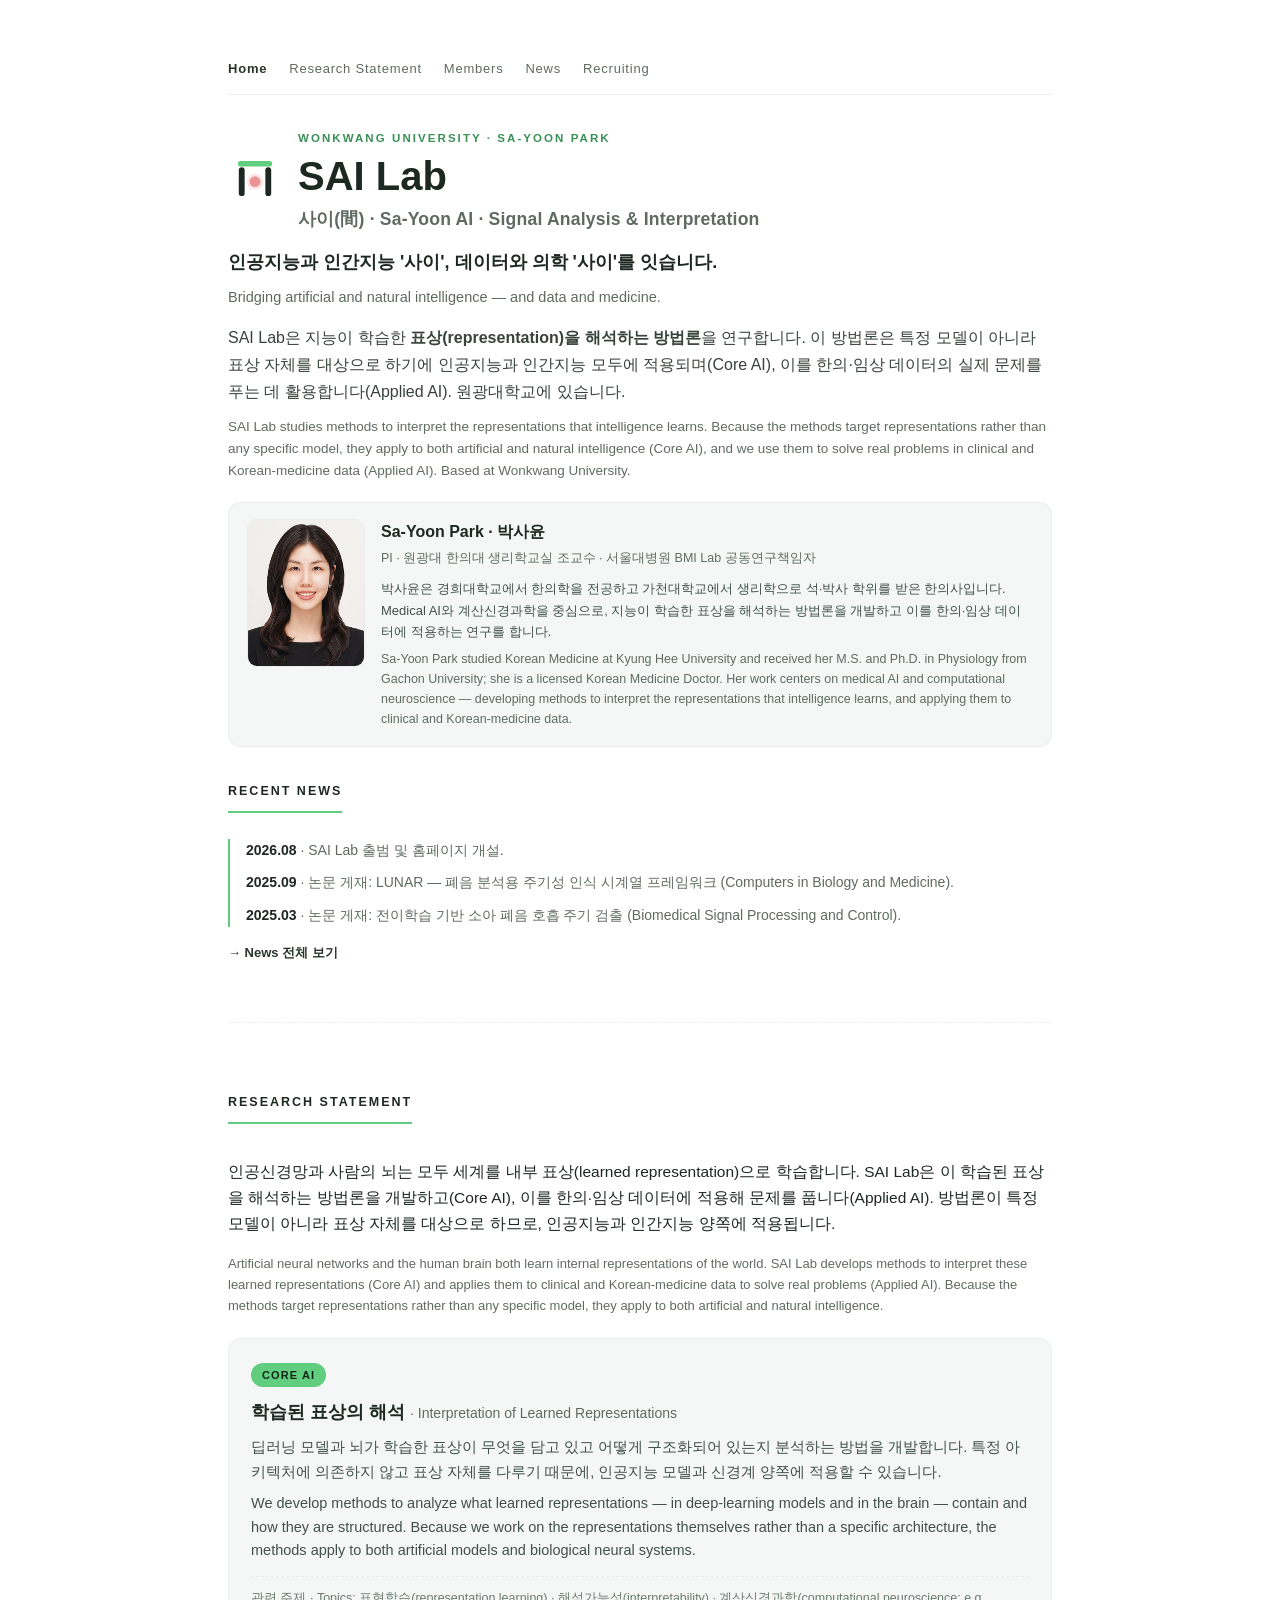
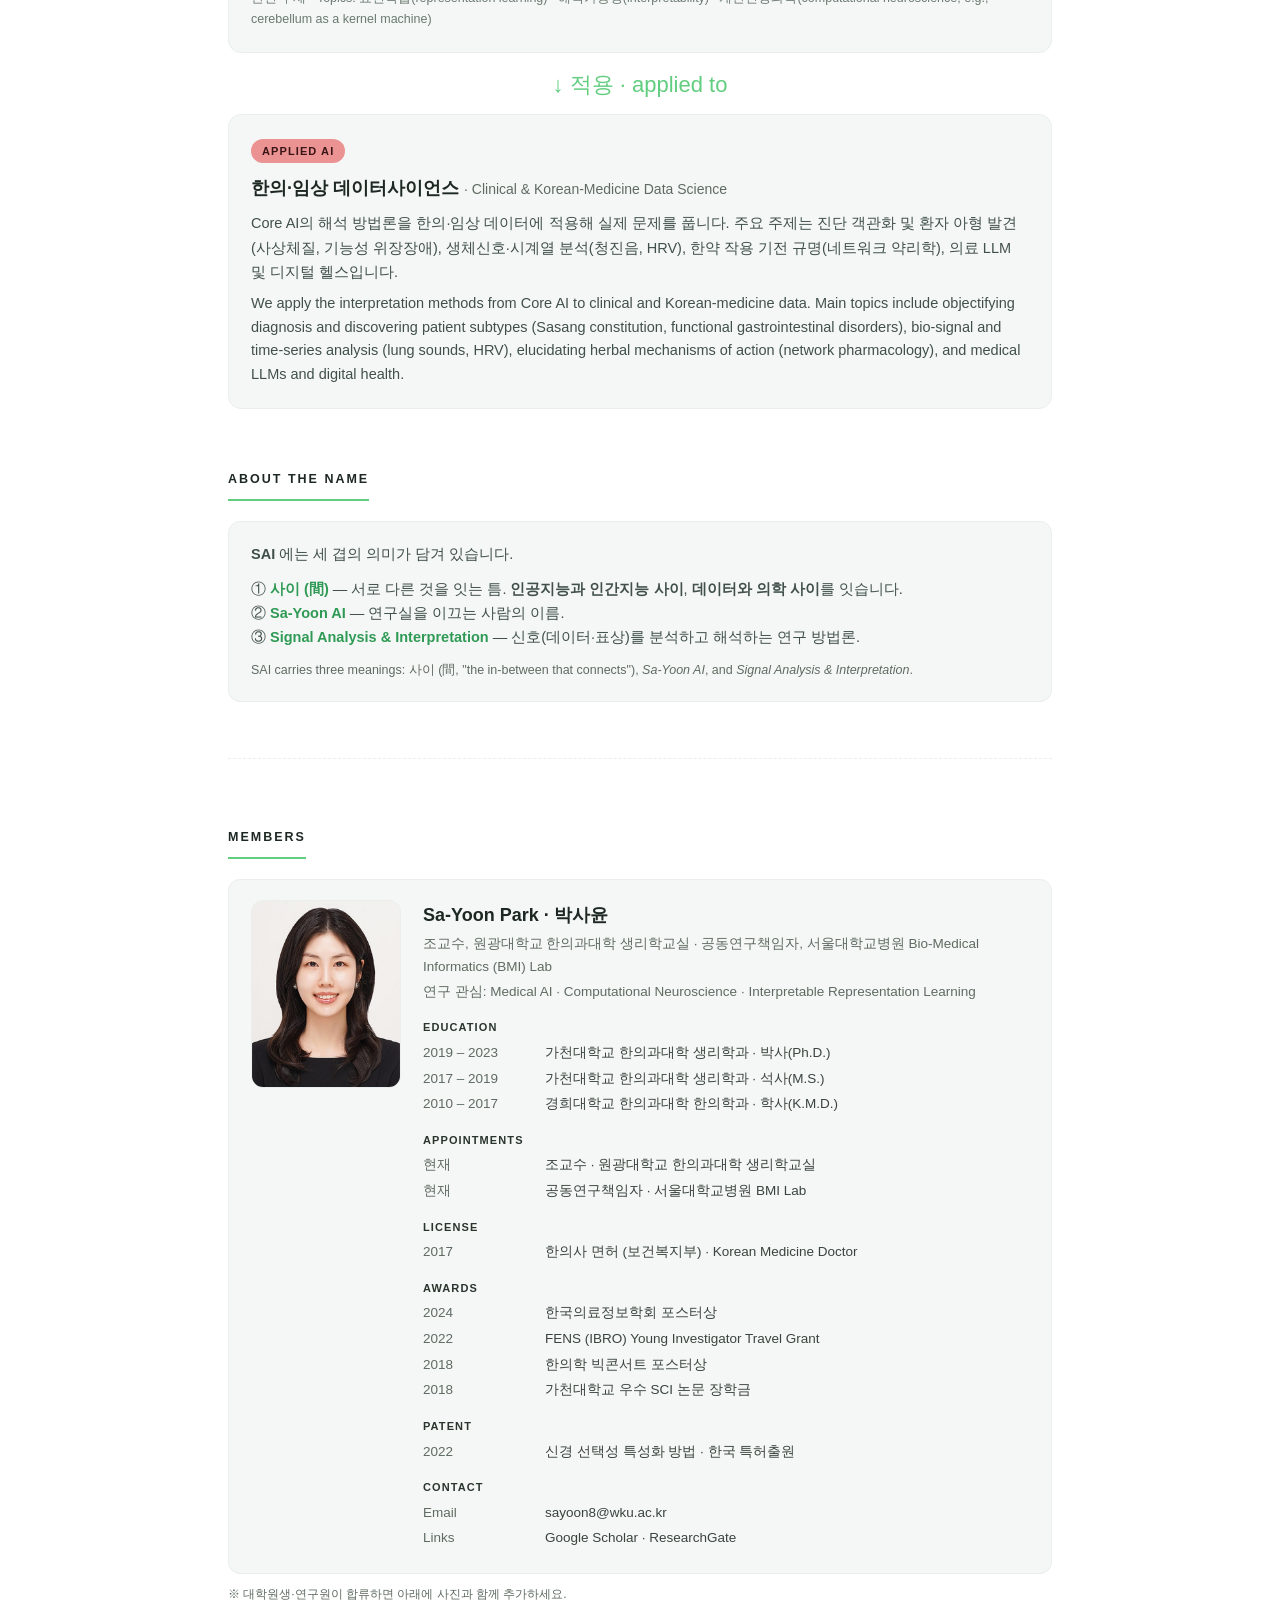
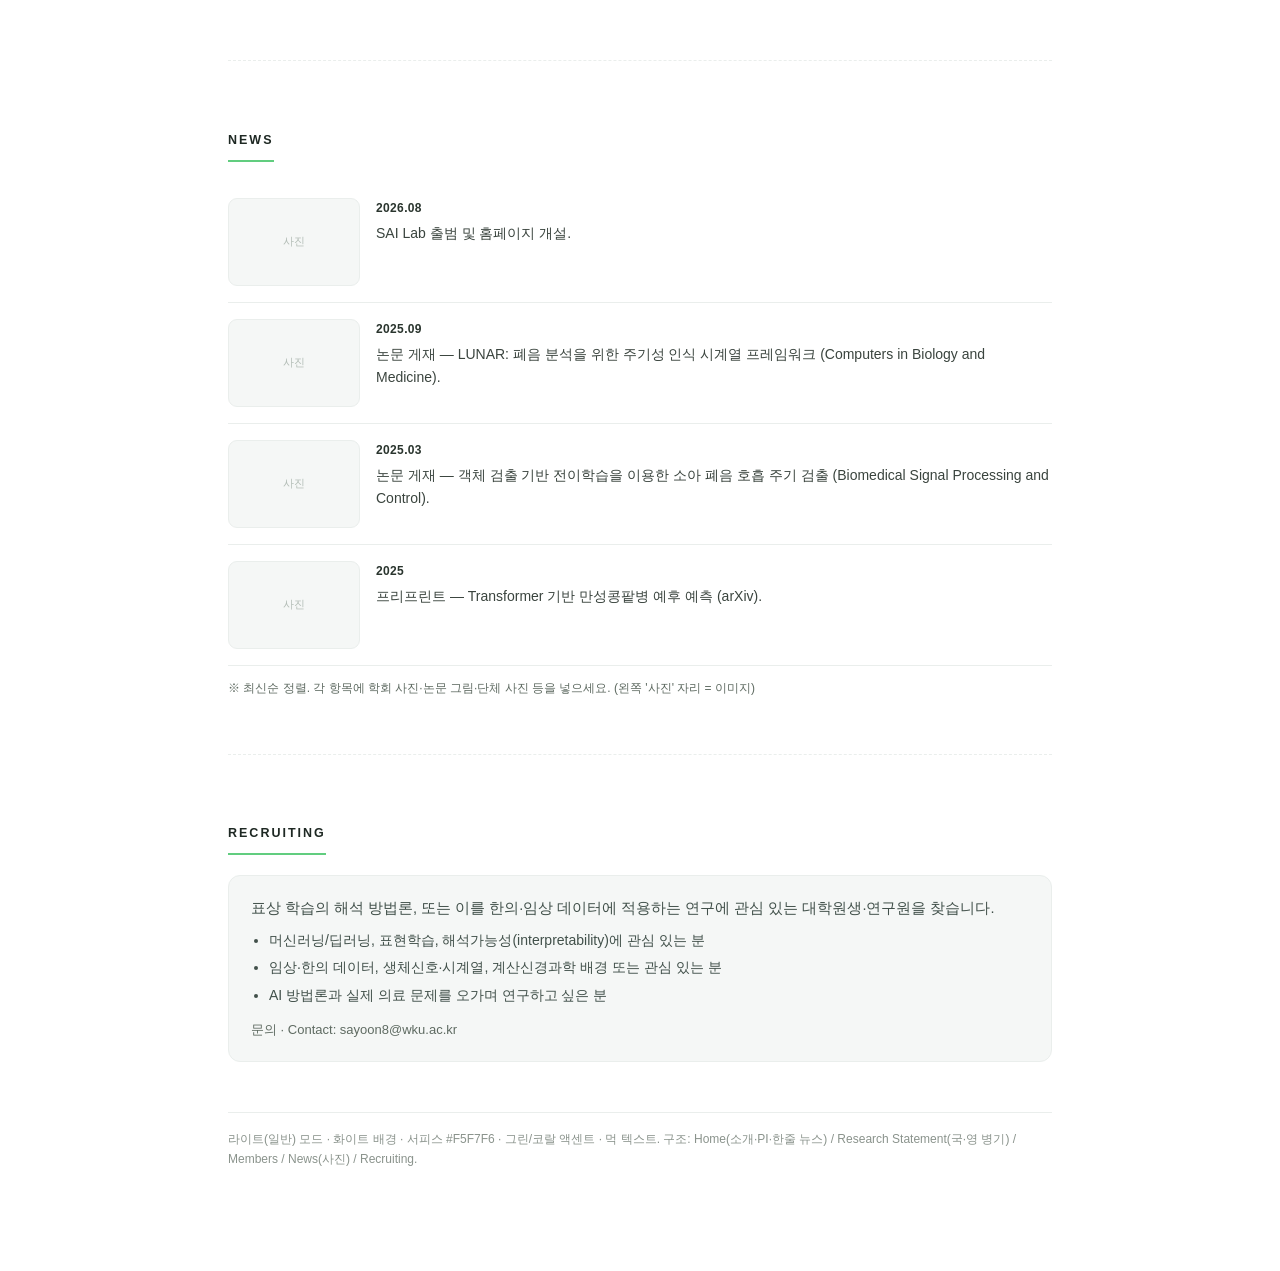
==== index.html @ a5fae6f8 "Add files via upload" ====
<!DOCTYPE html>
<html lang="ko">
<head>
<meta charset="UTF-8">
<meta name="viewport" content="width=device-width, initial-scale=1.0">
<title>SAI Lab · 홈페이지 문안 (라이트 모드)</title>
<style>
  :root{
    --bg:#FFFFFF; --surface:#F5F7F6; --ink:#1E2823; --muted:#5f6b62;
    --line:#EAEEEC; --green:#61CD7F; --coral:#EB9293; --greenD:#2A352E;
  }
  *{box-sizing:border-box}
  body{margin:0;background:var(--bg);color:var(--ink);
    font-family:-apple-system,BlinkMacSystemFont,"Segoe UI","Noto Sans KR",sans-serif;
    line-height:1.68;-webkit-font-smoothing:antialiased}
  .wrap{max-width:880px;margin:0 auto;padding:44px 28px 90px}
  html{scroll-behavior:smooth}
  .nav{position:sticky;top:0;z-index:20;display:flex;gap:22px;flex-wrap:wrap;align-items:center;
    font-size:13px;letter-spacing:.06em;background:rgba(255,255,255,.92);backdrop-filter:blur(8px);
    color:var(--muted);border-bottom:1px solid var(--line);padding:14px 0;margin-bottom:8px}
  .nav a{color:var(--muted);text-decoration:none;transition:color .15s}
  .nav a:hover{color:var(--greenD)}
  .nav a b{color:var(--greenD);font-weight:800}
  section,.head{scroll-margin-top:64px}
  [id]{scroll-margin-top:64px}
  .head{display:flex;align-items:center;gap:16px;margin-top:34px}
  .eyebrow{letter-spacing:.18em;text-transform:uppercase;font-size:11.5px;color:#3a8f57;font-weight:700;margin:0 0 8px}
  h1{font-size:clamp(27px,4.2vw,40px);line-height:1.14;margin:0;font-weight:800}
  h1 .en{display:block;font-size:.44em;color:var(--muted);font-weight:600;margin-top:9px;letter-spacing:.01em}
  .tagline{font-size:18px;color:var(--ink);margin:18px 0 0;font-weight:600}
  .tagline .en{display:block;color:var(--muted);font-size:14.5px;font-weight:400;margin-top:8px}
  h2{font-size:12.5px;letter-spacing:.16em;text-transform:uppercase;color:var(--ink);
    border-bottom:2px solid var(--green);padding-bottom:9px;margin:46px 0 20px;font-weight:800;display:inline-block}
  .pagemark{margin-top:56px;font-size:10.5px;letter-spacing:.18em;text-transform:uppercase;color:#adb6af;
    border-top:1px dashed var(--line);padding-top:12px}
  section{display:block}
  p.body{font-size:15.5px}
  p.lead{font-size:16px;color:#38423c;margin:16px 0 0}
  .piline{margin:16px 0 0;font-size:14px;color:var(--muted)}
  .piline b{color:var(--ink)}
  /* PI block + photos */
  .pihome{display:flex;gap:16px;align-items:center;margin-top:20px;
    background:var(--surface);border:1px solid var(--line);border-radius:12px;padding:16px 18px}
  .avatar{width:118px;height:148px;border-radius:10px;background:#eef1ef;border:1px solid var(--line);
    flex:none;display:flex;align-items:center;justify-content:center;color:#aab4ad;font-size:11px;overflow:hidden}
  .avatar img{width:100%;height:100%;object-fit:cover}
  .pihome{align-items:flex-start}
  .pihome .nm{font-size:16px;font-weight:800}
  .pihome .rl{font-size:12.5px;color:var(--muted);margin-top:3px}
  .pihome .pibio{font-size:13px;color:#41504a;margin:9px 0 0;line-height:1.62}
  .pihome .pibio.en{color:var(--muted);font-size:12.5px;margin-top:7px}
  .profile{display:flex;gap:22px;align-items:flex-start}
  .photo{width:150px;height:188px;border-radius:12px;background:#eef1ef;border:1px solid var(--line);
    flex:none;display:flex;align-items:center;justify-content:center;color:#aab4ad;font-size:12px;overflow:hidden}
  .photo img{width:100%;height:100%;object-fit:cover}
  .cv{flex:1;min-width:0}
  .cv .nm{font-size:18px;font-weight:800}
  .cv .aff{font-size:13.5px;color:var(--muted);margin-top:3px}
  .cv h4{margin:15px 0 5px;font-size:11px;letter-spacing:.1em;text-transform:uppercase;color:var(--greenD);font-weight:800}
  .cv .row{font-size:13.5px;color:#3a443e;margin:3px 0;display:flex;gap:10px}
  .cv .row .yr{color:var(--muted);font-variant-numeric:tabular-nums;flex:none;min-width:112px}
  @media(max-width:560px){.profile{flex-direction:column}.photo{width:130px;height:164px}.cv .row{flex-direction:column;gap:0}.cv .row .yr{min-width:0}}
  .enp{color:var(--muted);font-size:13px;line-height:1.62;margin:10px 0 0}
  .tier{background:var(--surface);border:1px solid var(--line);border-radius:13px;padding:22px;margin-bottom:14px}
  .tier .tag{display:inline-block;font-size:11px;font-weight:800;letter-spacing:.1em;text-transform:uppercase;
    color:#12271a;border-radius:999px;padding:3px 11px;margin-bottom:10px}
  .tier.core .tag{background:var(--green)}
  .tier.applied .tag{background:var(--coral);color:#3a1516}
  .tier h3{margin:0 0 6px;font-size:18px}
  .tier h3 .en{color:var(--muted);font-size:14px;font-weight:500}
  .tier p{margin:8px 0 0;color:#41504a;font-size:14.5px}
  .tier .apps{margin:13px 0 0;font-size:12.5px;color:#6a7a71;border-top:1px dashed var(--line);padding-top:11px}
  .arrow{text-align:center;color:var(--green);font-size:22px;margin:0 0 10px}
  .card{background:var(--surface);border:1px solid var(--line);border-radius:12px;padding:20px 22px}
  .card p{margin:0;color:#41504a;font-size:14.5px}
  .card .en{color:var(--muted);font-size:12.5px;margin-top:10px}
  ul.clean{margin:8px 0 0;padding-left:18px;color:#41504a;font-size:14px}
  ul.clean li{margin:4px 0}
  /* home mini-news */
  .mininews{border-left:2px solid var(--green);padding-left:16px;margin-top:6px}
  .mininews .item{margin:0 0 9px;font-size:14px;color:var(--muted)}
  .mininews .item b{color:var(--ink);font-weight:700}
  .morelink{display:inline-block;margin-top:6px;font-size:13px;color:var(--greenD);font-weight:700;text-decoration:none}
  /* news page with photos */
  .nrow{display:flex;gap:16px;align-items:flex-start;padding:16px 0;border-bottom:1px solid var(--line)}
  .nthumb{width:132px;height:88px;border-radius:9px;background:var(--surface);border:1px solid var(--line);
    flex:none;display:flex;align-items:center;justify-content:center;color:#b3bdb6;font-size:11px;overflow:hidden}
  .nthumb img{width:100%;height:100%;object-fit:cover}
  .nbody .date{font-size:12px;font-weight:700;color:var(--greenD);letter-spacing:.03em}
  .nbody p{margin:4px 0 0;font-size:14px;color:#3a443e}
  @media(max-width:560px){.nrow{flex-direction:column}.nthumb{width:100%;height:150px}}
  .foot{margin-top:50px;color:#8a938c;font-size:12px;border-top:1px solid var(--line);padding-top:16px}
</style>
</head>
<body>
<div class="wrap">

  <div class="nav"><a href="#home"><b>Home</b></a><a href="#research">Research Statement</a><a href="#members">Members</a><a href="#news">News</a><a href="#recruiting">Recruiting</a></div>

  <!-- ==================================================== -->
  <!-- PAGE: HOME                                            -->
  <!-- ==================================================== -->
  <div class="head" id="home">
    <svg width="54" height="54" viewBox="0 0 120 120" style="flex:none">
      <rect x="22" y="20" width="76" height="12" rx="6" fill="#61CD7F"/>
      <rect x="24" y="34" width="13" height="64" rx="6.5" fill="#1E2823"/>
      <rect x="83" y="34" width="13" height="64" rx="6.5" fill="#1E2823"/>
      <circle cx="60" cy="66" r="18" fill="#EB9293" fill-opacity="0.22"/>
      <circle cx="60" cy="66" r="12" fill="#EB9293"/>
    </svg>
    <div>
      <p class="eyebrow" style="margin-bottom:6px">Wonkwang University · Sa-Yoon Park</p>
      <h1>SAI Lab
        <span class="en">사이(間) · Sa-Yoon AI · Signal Analysis &amp; Interpretation</span>
      </h1>
    </div>
  </div>

  <p class="tagline">인공지능과 인간지능 '사이', 데이터와 의학 '사이'를 잇습니다.
    <span class="en">Bridging artificial and natural intelligence — and data and medicine.</span>
  </p>

  <!-- 연구실 소개 -->
  <p class="lead">
    SAI Lab은 지능이 학습한 <strong>표상(representation)을 해석하는 방법론</strong>을 연구합니다.
    이 방법론은 특정 모델이 아니라 표상 자체를 대상으로 하기에 인공지능과 인간지능 모두에 적용되며(Core AI),
    이를 한의·임상 데이터의 실제 문제를 푸는 데 활용합니다(Applied AI). 원광대학교에 있습니다.
  </p>
  <p class="enp" style="font-size:13.5px">
    SAI Lab studies methods to interpret the representations that intelligence learns. Because the methods target
    representations rather than any specific model, they apply to both artificial and natural intelligence (Core AI),
    and we use them to solve real problems in clinical and Korean-medicine data (Applied AI). Based at Wonkwang University.
  </p>

  <!-- PI -->
  <div class="pihome">
    <div class="avatar"><img src="[data-uri]" alt="Sa-Yoon Park"></div>
    <div>
      <div class="nm">Sa-Yoon Park · 박사윤</div>
      <div class="rl">PI · 원광대 한의대 생리학교실 조교수 · 서울대병원 BMI Lab 공동연구책임자</div>
      <p class="pibio">박사윤은 경희대학교에서 한의학을 전공하고 가천대학교에서 생리학으로 석·박사 학위를 받은 한의사입니다. Medical AI와 계산신경과학을 중심으로, 지능이 학습한 표상을 해석하는 방법론을 개발하고 이를 한의·임상 데이터에 적용하는 연구를 합니다.</p>
      <p class="pibio en">Sa-Yoon Park studied Korean Medicine at Kyung Hee University and received her M.S. and Ph.D. in Physiology from Gachon University; she is a licensed Korean Medicine Doctor. Her work centers on medical AI and computational neuroscience — developing methods to interpret the representations that intelligence learns, and applying them to clinical and Korean-medicine data.</p>
    </div>
  </div>

  <!-- 한줄 뉴스 -->
  <h2 style="margin-top:34px">Recent News</h2>
  <div class="mininews">
    <p class="item"><b>2026.08</b> · SAI Lab 출범 및 홈페이지 개설.</p>
    <p class="item"><b>2025.09</b> · 논문 게재: LUNAR — 폐음 분석용 주기성 인식 시계열 프레임워크 (Computers in Biology and Medicine).</p>
    <p class="item"><b>2025.03</b> · 논문 게재: 전이학습 기반 소아 폐음 호흡 주기 검출 (Biomedical Signal Processing and Control).</p>
  </div>
  <a class="morelink" href="#news">→ News 전체 보기</a>

  <!-- ==================================================== -->
  <!-- PAGE: RESEARCH STATEMENT                              -->
  <!-- ==================================================== -->
  <p class="pagemark" id="research"></p>
  <section>
    <h2>Research Statement</h2>

    <p class="body">
      인공신경망과 사람의 뇌는 모두 세계를 내부 표상(learned representation)으로 학습합니다.
      SAI Lab은 이 학습된 표상을 해석하는 방법론을 개발하고(Core AI), 이를 한의·임상 데이터에 적용해 문제를 풉니다(Applied AI).
      방법론이 특정 모델이 아니라 표상 자체를 대상으로 하므로, 인공지능과 인간지능 양쪽에 적용됩니다.
    </p>
    <p class="enp">
      Artificial neural networks and the human brain both learn internal representations of the world. SAI Lab develops
      methods to interpret these learned representations (Core AI) and applies them to clinical and Korean-medicine data
      to solve real problems (Applied AI). Because the methods target representations rather than any specific model,
      they apply to both artificial and natural intelligence.
    </p>

    <div class="tier core" style="margin-top:22px">
      <span class="tag">Core AI</span>
      <h3>학습된 표상의 해석 <span class="en">· Interpretation of Learned Representations</span></h3>
      <p>딥러닝 모델과 뇌가 학습한 표상이 무엇을 담고 있고 어떻게 구조화되어 있는지 분석하는 방법을 개발합니다. 특정 아키텍처에 의존하지 않고 표상 자체를 다루기 때문에, 인공지능 모델과 신경계 양쪽에 적용할 수 있습니다.</p>
      <p class="enp">We develop methods to analyze what learned representations — in deep-learning models and in the brain — contain and how they are structured. Because we work on the representations themselves rather than a specific architecture, the methods apply to both artificial models and biological neural systems.</p>
      <p class="apps">관련 주제 · Topics: 표현학습(representation learning) · 해석가능성(interpretability) · 계산신경과학(computational neuroscience; e.g., cerebellum as a kernel machine)</p>
    </div>

    <div class="arrow">↓ 적용 · applied to</div>

    <div class="tier applied">
      <span class="tag">Applied AI</span>
      <h3>한의·임상 데이터사이언스 <span class="en">· Clinical &amp; Korean-Medicine Data Science</span></h3>
      <p>Core AI의 해석 방법론을 한의·임상 데이터에 적용해 실제 문제를 풉니다. 주요 주제는 진단 객관화 및 환자 아형 발견(사상체질, 기능성 위장장애), 생체신호·시계열 분석(청진음, HRV), 한약 작용 기전 규명(네트워크 약리학), 의료 LLM 및 디지털 헬스입니다.</p>
      <p class="enp">We apply the interpretation methods from Core AI to clinical and Korean-medicine data. Main topics include objectifying diagnosis and discovering patient subtypes (Sasang constitution, functional gastrointestinal disorders), bio-signal and time-series analysis (lung sounds, HRV), elucidating herbal mechanisms of action (network pharmacology), and medical LLMs and digital health.</p>
    </div>
  </section>

  <!-- ============ About the Name ============ -->
  <section>
    <h2>About the Name</h2>
    <div class="card">
      <p><strong>SAI</strong> 에는 세 겹의 의미가 담겨 있습니다.</p>
      <p style="margin-top:10px;color:#41504a">
        ① <strong style="color:#2f9a55">사이 (間)</strong> — 서로 다른 것을 잇는 틈. <strong>인공지능과 인간지능 사이</strong>, <strong>데이터와 의학 사이</strong>를 잇습니다.<br>
        ② <strong style="color:#2f9a55">Sa-Yoon AI</strong> — 연구실을 이끄는 사람의 이름.<br>
        ③ <strong style="color:#2f9a55">Signal Analysis &amp; Interpretation</strong> — 신호(데이터·표상)를 분석하고 해석하는 연구 방법론.
      </p>
      <p class="en">SAI carries three meanings: 사이 (間, "the in-between that connects"), <em>Sa-Yoon AI</em>, and <em>Signal Analysis &amp; Interpretation</em>.</p>
    </div>
  </section>

  <!-- ==================================================== -->
  <!-- PAGE: MEMBERS                                         -->
  <!-- ==================================================== -->
  <p class="pagemark" id="members"></p>
  <section>
    <h2>Members</h2>
    <div class="card">
      <div class="profile">
        <div class="photo"><img src="[data-uri]" alt="Sa-Yoon Park"></div>
        <div class="cv">
          <div class="nm">Sa-Yoon Park · 박사윤</div>
          <div class="aff">조교수, 원광대학교 한의과대학 생리학교실 · 공동연구책임자, 서울대학교병원 Bio-Medical Informatics (BMI) Lab</div>
          <div class="aff" style="margin-top:2px">연구 관심: Medical AI · Computational Neuroscience · Interpretable Representation Learning</div>

          <h4>Education</h4>
          <div class="row"><span class="yr">2019 – 2023</span><span>가천대학교 한의과대학 생리학과 · 박사(Ph.D.)</span></div>
          <div class="row"><span class="yr">2017 – 2019</span><span>가천대학교 한의과대학 생리학과 · 석사(M.S.)</span></div>
          <div class="row"><span class="yr">2010 – 2017</span><span>경희대학교 한의과대학 한의학과 · 학사(K.M.D.)</span></div>

          <h4>Appointments</h4>
          <div class="row"><span class="yr">현재</span><span>조교수 · 원광대학교 한의과대학 생리학교실</span></div>
          <div class="row"><span class="yr">현재</span><span>공동연구책임자 · 서울대학교병원 BMI Lab</span></div>

          <h4>License</h4>
          <div class="row"><span class="yr">2017</span><span>한의사 면허 (보건복지부) · Korean Medicine Doctor</span></div>

          <h4>Awards</h4>
          <div class="row"><span class="yr">2024</span><span>한국의료정보학회 포스터상</span></div>
          <div class="row"><span class="yr">2022</span><span>FENS (IBRO) Young Investigator Travel Grant</span></div>
          <div class="row"><span class="yr">2018</span><span>한의학 빅콘서트 포스터상</span></div>
          <div class="row"><span class="yr">2018</span><span>가천대학교 우수 SCI 논문 장학금</span></div>

          <h4>Patent</h4>
          <div class="row"><span class="yr">2022</span><span>신경 선택성 특성화 방법 · 한국 특허출원</span></div>

          <h4>Contact</h4>
          <div class="row"><span class="yr">Email</span><span>sayoon8@wku.ac.kr</span></div>
          <div class="row"><span class="yr">Links</span><span>Google Scholar · ResearchGate</span></div>
        </div>
      </div>
    </div>
    <p style="font-size:12px;color:var(--muted);margin-top:10px">※ 대학원생·연구원이 합류하면 아래에 사진과 함께 추가하세요.</p>
  </section>

  <!-- ==================================================== -->
  <!-- PAGE: NEWS (사진 포함)                                 -->
  <!-- ==================================================== -->
  <p class="pagemark" id="news"></p>
  <section>
    <h2>News</h2>

    <div class="nrow">
      <div class="nthumb">사진</div>
      <div class="nbody">
        <div class="date">2026.08</div>
        <p>SAI Lab 출범 및 홈페이지 개설.</p>
      </div>
    </div>

    <div class="nrow">
      <div class="nthumb">사진</div>
      <div class="nbody">
        <div class="date">2025.09</div>
        <p>논문 게재 — LUNAR: 폐음 분석을 위한 주기성 인식 시계열 프레임워크 (Computers in Biology and Medicine).</p>
      </div>
    </div>

    <div class="nrow">
      <div class="nthumb">사진</div>
      <div class="nbody">
        <div class="date">2025.03</div>
        <p>논문 게재 — 객체 검출 기반 전이학습을 이용한 소아 폐음 호흡 주기 검출 (Biomedical Signal Processing and Control).</p>
      </div>
    </div>

    <div class="nrow">
      <div class="nthumb">사진</div>
      <div class="nbody">
        <div class="date">2025</div>
        <p>프리프린트 — Transformer 기반 만성콩팥병 예후 예측 (arXiv).</p>
      </div>
    </div>

    <p style="font-size:12px;color:var(--muted);margin-top:12px">※ 최신순 정렬. 각 항목에 학회 사진·논문 그림·단체 사진 등을 넣으세요. (왼쪽 '사진' 자리 = 이미지)</p>
  </section>

  <!-- ==================================================== -->
  <!-- PAGE: RECRUITING                                      -->
  <!-- ==================================================== -->
  <p class="pagemark" id="recruiting"></p>
  <section>
    <h2>Recruiting</h2>
    <div class="card">
      <p>표상 학습의 해석 방법론, 또는 이를 한의·임상 데이터에 적용하는 연구에 관심 있는 대학원생·연구원을 찾습니다.</p>
      <ul class="clean">
        <li>머신러닝/딥러닝, 표현학습, 해석가능성(interpretability)에 관심 있는 분</li>
        <li>임상·한의 데이터, 생체신호·시계열, 계산신경과학 배경 또는 관심 있는 분</li>
        <li>AI 방법론과 실제 의료 문제를 오가며 연구하고 싶은 분</li>
      </ul>
      <p style="margin-top:12px;font-size:13px;color:var(--muted)">문의 · Contact: sayoon8@wku.ac.kr</p>
    </div>
  </section>

  <p class="foot">
    라이트(일반) 모드 · 화이트 배경 · 서피스 #F5F7F6 · 그린/코랄 액센트 · 먹 텍스트.
    구조: Home(소개·PI·한줄 뉴스) / Research Statement(국·영 병기) / Members / News(사진) / Recruiting.
  </p>

</div>
</body>
</html>
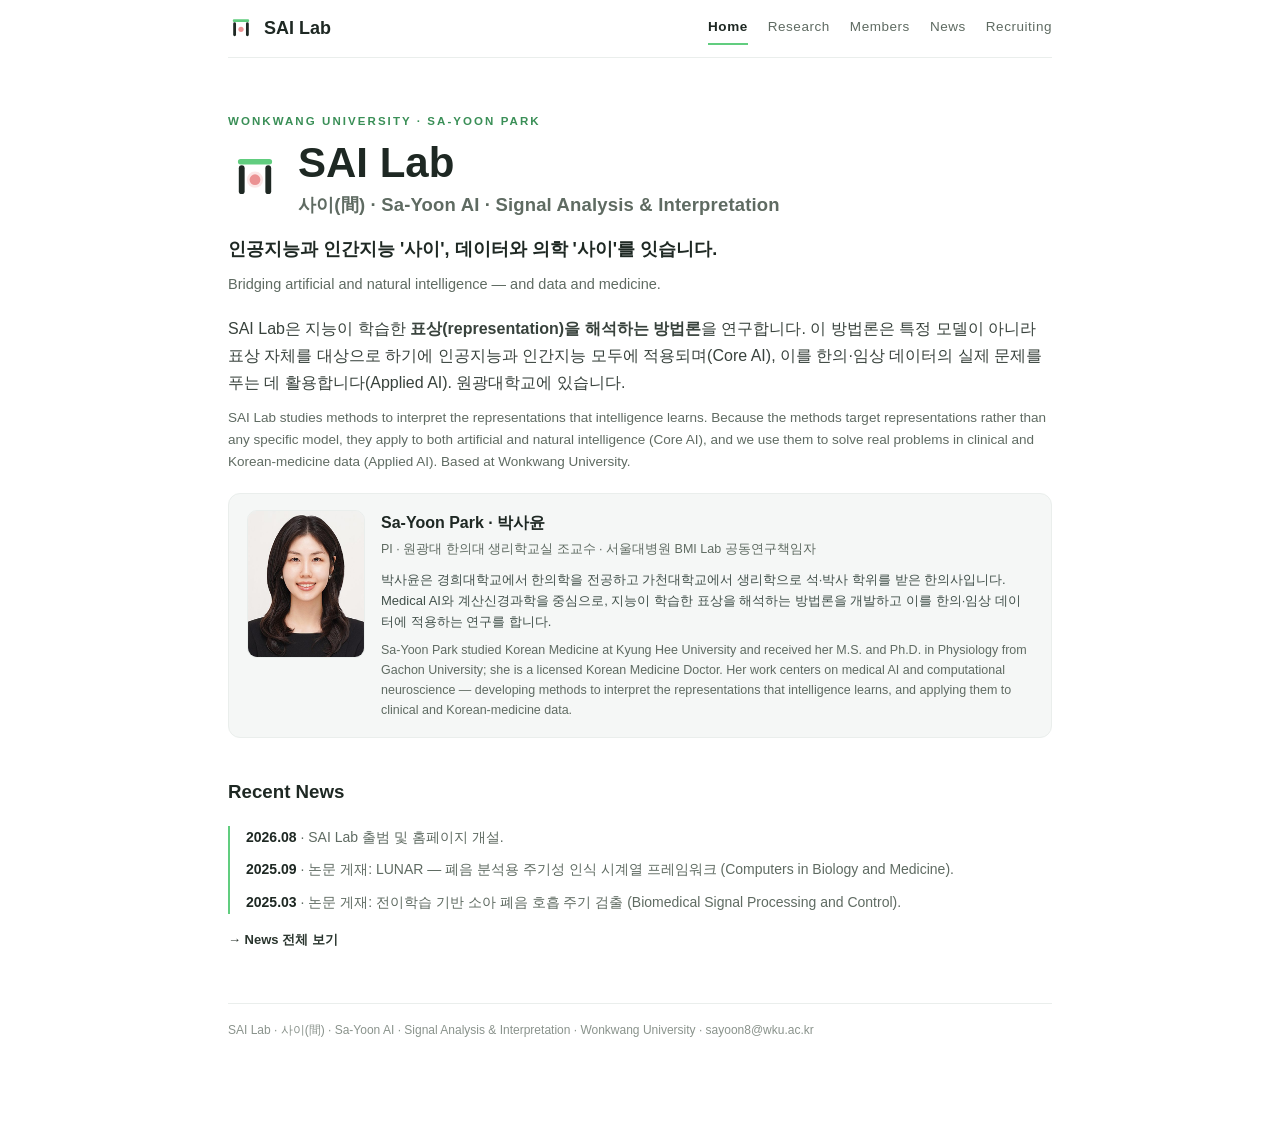
==== commit 8c2d18b8: "Add files via upload" ====
--- a/index.html
+++ b/index.html
@@ -3,124 +3,38 @@
 <head>
 <meta charset="UTF-8">
 <meta name="viewport" content="width=device-width, initial-scale=1.0">
-<title>SAI Lab · 홈페이지 문안 (라이트 모드)</title>
-<style>
-  :root{
-    --bg:#FFFFFF; --surface:#F5F7F6; --ink:#1E2823; --muted:#5f6b62;
-    --line:#EAEEEC; --green:#61CD7F; --coral:#EB9293; --greenD:#2A352E;
-  }
-  *{box-sizing:border-box}
-  body{margin:0;background:var(--bg);color:var(--ink);
-    font-family:-apple-system,BlinkMacSystemFont,"Segoe UI","Noto Sans KR",sans-serif;
-    line-height:1.68;-webkit-font-smoothing:antialiased}
-  .wrap{max-width:880px;margin:0 auto;padding:44px 28px 90px}
-  html{scroll-behavior:smooth}
-  .nav{position:sticky;top:0;z-index:20;display:flex;gap:22px;flex-wrap:wrap;align-items:center;
-    font-size:13px;letter-spacing:.06em;background:rgba(255,255,255,.92);backdrop-filter:blur(8px);
-    color:var(--muted);border-bottom:1px solid var(--line);padding:14px 0;margin-bottom:8px}
-  .nav a{color:var(--muted);text-decoration:none;transition:color .15s}
-  .nav a:hover{color:var(--greenD)}
-  .nav a b{color:var(--greenD);font-weight:800}
-  section,.head{scroll-margin-top:64px}
-  [id]{scroll-margin-top:64px}
-  .head{display:flex;align-items:center;gap:16px;margin-top:34px}
-  .eyebrow{letter-spacing:.18em;text-transform:uppercase;font-size:11.5px;color:#3a8f57;font-weight:700;margin:0 0 8px}
-  h1{font-size:clamp(27px,4.2vw,40px);line-height:1.14;margin:0;font-weight:800}
-  h1 .en{display:block;font-size:.44em;color:var(--muted);font-weight:600;margin-top:9px;letter-spacing:.01em}
-  .tagline{font-size:18px;color:var(--ink);margin:18px 0 0;font-weight:600}
-  .tagline .en{display:block;color:var(--muted);font-size:14.5px;font-weight:400;margin-top:8px}
-  h2{font-size:12.5px;letter-spacing:.16em;text-transform:uppercase;color:var(--ink);
-    border-bottom:2px solid var(--green);padding-bottom:9px;margin:46px 0 20px;font-weight:800;display:inline-block}
-  .pagemark{margin-top:56px;font-size:10.5px;letter-spacing:.18em;text-transform:uppercase;color:#adb6af;
-    border-top:1px dashed var(--line);padding-top:12px}
-  section{display:block}
-  p.body{font-size:15.5px}
-  p.lead{font-size:16px;color:#38423c;margin:16px 0 0}
-  .piline{margin:16px 0 0;font-size:14px;color:var(--muted)}
-  .piline b{color:var(--ink)}
-  /* PI block + photos */
-  .pihome{display:flex;gap:16px;align-items:center;margin-top:20px;
-    background:var(--surface);border:1px solid var(--line);border-radius:12px;padding:16px 18px}
-  .avatar{width:118px;height:148px;border-radius:10px;background:#eef1ef;border:1px solid var(--line);
-    flex:none;display:flex;align-items:center;justify-content:center;color:#aab4ad;font-size:11px;overflow:hidden}
-  .avatar img{width:100%;height:100%;object-fit:cover}
-  .pihome{align-items:flex-start}
-  .pihome .nm{font-size:16px;font-weight:800}
-  .pihome .rl{font-size:12.5px;color:var(--muted);margin-top:3px}
-  .pihome .pibio{font-size:13px;color:#41504a;margin:9px 0 0;line-height:1.62}
-  .pihome .pibio.en{color:var(--muted);font-size:12.5px;margin-top:7px}
-  .profile{display:flex;gap:22px;align-items:flex-start}
-  .photo{width:150px;height:188px;border-radius:12px;background:#eef1ef;border:1px solid var(--line);
-    flex:none;display:flex;align-items:center;justify-content:center;color:#aab4ad;font-size:12px;overflow:hidden}
-  .photo img{width:100%;height:100%;object-fit:cover}
-  .cv{flex:1;min-width:0}
-  .cv .nm{font-size:18px;font-weight:800}
-  .cv .aff{font-size:13.5px;color:var(--muted);margin-top:3px}
-  .cv h4{margin:15px 0 5px;font-size:11px;letter-spacing:.1em;text-transform:uppercase;color:var(--greenD);font-weight:800}
-  .cv .row{font-size:13.5px;color:#3a443e;margin:3px 0;display:flex;gap:10px}
-  .cv .row .yr{color:var(--muted);font-variant-numeric:tabular-nums;flex:none;min-width:112px}
-  @media(max-width:560px){.profile{flex-direction:column}.photo{width:130px;height:164px}.cv .row{flex-direction:column;gap:0}.cv .row .yr{min-width:0}}
-  .enp{color:var(--muted);font-size:13px;line-height:1.62;margin:10px 0 0}
-  .tier{background:var(--surface);border:1px solid var(--line);border-radius:13px;padding:22px;margin-bottom:14px}
-  .tier .tag{display:inline-block;font-size:11px;font-weight:800;letter-spacing:.1em;text-transform:uppercase;
-    color:#12271a;border-radius:999px;padding:3px 11px;margin-bottom:10px}
-  .tier.core .tag{background:var(--green)}
-  .tier.applied .tag{background:var(--coral);color:#3a1516}
-  .tier h3{margin:0 0 6px;font-size:18px}
-  .tier h3 .en{color:var(--muted);font-size:14px;font-weight:500}
-  .tier p{margin:8px 0 0;color:#41504a;font-size:14.5px}
-  .tier .apps{margin:13px 0 0;font-size:12.5px;color:#6a7a71;border-top:1px dashed var(--line);padding-top:11px}
-  .arrow{text-align:center;color:var(--green);font-size:22px;margin:0 0 10px}
-  .card{background:var(--surface);border:1px solid var(--line);border-radius:12px;padding:20px 22px}
-  .card p{margin:0;color:#41504a;font-size:14.5px}
-  .card .en{color:var(--muted);font-size:12.5px;margin-top:10px}
-  ul.clean{margin:8px 0 0;padding-left:18px;color:#41504a;font-size:14px}
-  ul.clean li{margin:4px 0}
-  /* home mini-news */
-  .mininews{border-left:2px solid var(--green);padding-left:16px;margin-top:6px}
-  .mininews .item{margin:0 0 9px;font-size:14px;color:var(--muted)}
-  .mininews .item b{color:var(--ink);font-weight:700}
-  .morelink{display:inline-block;margin-top:6px;font-size:13px;color:var(--greenD);font-weight:700;text-decoration:none}
-  /* news page with photos */
-  .nrow{display:flex;gap:16px;align-items:flex-start;padding:16px 0;border-bottom:1px solid var(--line)}
-  .nthumb{width:132px;height:88px;border-radius:9px;background:var(--surface);border:1px solid var(--line);
-    flex:none;display:flex;align-items:center;justify-content:center;color:#b3bdb6;font-size:11px;overflow:hidden}
-  .nthumb img{width:100%;height:100%;object-fit:cover}
-  .nbody .date{font-size:12px;font-weight:700;color:var(--greenD);letter-spacing:.03em}
-  .nbody p{margin:4px 0 0;font-size:14px;color:#3a443e}
-  @media(max-width:560px){.nrow{flex-direction:column}.nthumb{width:100%;height:150px}}
-  .foot{margin-top:50px;color:#8a938c;font-size:12px;border-top:1px solid var(--line);padding-top:16px}
-</style>
+<title>SAI Lab</title>
+<link rel="icon" href="logo.svg">
+<link rel="stylesheet" href="style.css">
 </head>
 <body>
 <div class="wrap">
 
-  <div class="nav"><a href="#home"><b>Home</b></a><a href="#research">Research Statement</a><a href="#members">Members</a><a href="#news">News</a><a href="#recruiting">Recruiting</a></div>
+  <nav class="topnav">
+    <a class="brand" href="index.html">
+      <svg viewBox="0 0 120 120"><rect x="22" y="20" width="76" height="12" rx="6" fill="#61CD7F"/><rect x="24" y="34" width="13" height="64" rx="6.5" fill="#1E2823"/><rect x="83" y="34" width="13" height="64" rx="6.5" fill="#1E2823"/><circle cx="60" cy="66" r="12" fill="#EB9293"/></svg>
+      SAI Lab
+    </a>
+    <div class="links">
+      <a href="index.html" class="active">Home</a>
+      <a href="research.html">Research</a>
+      <a href="members.html">Members</a>
+      <a href="news.html">News</a>
+      <a href="recruiting.html">Recruiting</a>
+    </div>
+  </nav>
 
-  <!-- ==================================================== -->
-  <!-- PAGE: HOME                                            -->
-  <!-- ==================================================== -->
-  <div class="head" id="home">
-    <svg width="54" height="54" viewBox="0 0 120 120" style="flex:none">
-      <rect x="22" y="20" width="76" height="12" rx="6" fill="#61CD7F"/>
-      <rect x="24" y="34" width="13" height="64" rx="6.5" fill="#1E2823"/>
-      <rect x="83" y="34" width="13" height="64" rx="6.5" fill="#1E2823"/>
-      <circle cx="60" cy="66" r="18" fill="#EB9293" fill-opacity="0.22"/>
-      <circle cx="60" cy="66" r="12" fill="#EB9293"/>
-    </svg>
-    <div>
-      <p class="eyebrow" style="margin-bottom:6px">Wonkwang University · Sa-Yoon Park</p>
-      <h1>SAI Lab
-        <span class="en">사이(間) · Sa-Yoon AI · Signal Analysis &amp; Interpretation</span>
-      </h1>
+  <section class="hero">
+    <p class="eyebrow" style="margin-top:20px">Wonkwang University · Sa-Yoon Park</p>
+    <div class="hero-head">
+      <svg viewBox="0 0 120 120"><rect x="22" y="20" width="76" height="12" rx="6" fill="#61CD7F"/><rect x="24" y="34" width="13" height="64" rx="6.5" fill="#1E2823"/><rect x="83" y="34" width="13" height="64" rx="6.5" fill="#1E2823"/><circle cx="60" cy="66" r="18" fill="#EB9293" fill-opacity="0.22"/><circle cx="60" cy="66" r="12" fill="#EB9293"/></svg>
+      <h1>SAI Lab<span class="en">사이(間) · Sa-Yoon AI · Signal Analysis &amp; Interpretation</span></h1>
     </div>
-  </div>
+    <p class="tagline">인공지능과 인간지능 '사이', 데이터와 의학 '사이'를 잇습니다.
+      <span class="en">Bridging artificial and natural intelligence — and data and medicine.</span>
+    </p>
+  </section>
 
-  <p class="tagline">인공지능과 인간지능 '사이', 데이터와 의학 '사이'를 잇습니다.
-    <span class="en">Bridging artificial and natural intelligence — and data and medicine.</span>
-  </p>
-
-  <!-- 연구실 소개 -->
   <p class="lead">
     SAI Lab은 지능이 학습한 <strong>표상(representation)을 해석하는 방법론</strong>을 연구합니다.
     이 방법론은 특정 모델이 아니라 표상 자체를 대상으로 하기에 인공지능과 인간지능 모두에 적용되며(Core AI),
@@ -132,9 +46,8 @@
     and we use them to solve real problems in clinical and Korean-medicine data (Applied AI). Based at Wonkwang University.
   </p>
 
-  <!-- PI -->
   <div class="pihome">
-    <div class="avatar"><img src="[data-uri]" alt="Sa-Yoon Park"></div>
+    <img class="photo" src="pi.jpg" alt="Sa-Yoon Park">
     <div>
       <div class="nm">Sa-Yoon Park · 박사윤</div>
       <div class="rl">PI · 원광대 한의대 생리학교실 조교수 · 서울대병원 BMI Lab 공동연구책임자</div>
@@ -143,173 +56,15 @@
     </div>
   </div>
 
-  <!-- 한줄 뉴스 -->
-  <h2 style="margin-top:34px">Recent News</h2>
+  <h3 class="sec" style="margin-top:38px">Recent News</h3>
   <div class="mininews">
     <p class="item"><b>2026.08</b> · SAI Lab 출범 및 홈페이지 개설.</p>
     <p class="item"><b>2025.09</b> · 논문 게재: LUNAR — 폐음 분석용 주기성 인식 시계열 프레임워크 (Computers in Biology and Medicine).</p>
     <p class="item"><b>2025.03</b> · 논문 게재: 전이학습 기반 소아 폐음 호흡 주기 검출 (Biomedical Signal Processing and Control).</p>
   </div>
-  <a class="morelink" href="#news">→ News 전체 보기</a>
+  <a class="morelink" href="news.html">→ News 전체 보기</a>
 
-  <!-- ==================================================== -->
-  <!-- PAGE: RESEARCH STATEMENT                              -->
-  <!-- ==================================================== -->
-  <p class="pagemark" id="research"></p>
-  <section>
-    <h2>Research Statement</h2>
-
-    <p class="body">
-      인공신경망과 사람의 뇌는 모두 세계를 내부 표상(learned representation)으로 학습합니다.
-      SAI Lab은 이 학습된 표상을 해석하는 방법론을 개발하고(Core AI), 이를 한의·임상 데이터에 적용해 문제를 풉니다(Applied AI).
-      방법론이 특정 모델이 아니라 표상 자체를 대상으로 하므로, 인공지능과 인간지능 양쪽에 적용됩니다.
-    </p>
-    <p class="enp">
-      Artificial neural networks and the human brain both learn internal representations of the world. SAI Lab develops
-      methods to interpret these learned representations (Core AI) and applies them to clinical and Korean-medicine data
-      to solve real problems (Applied AI). Because the methods target representations rather than any specific model,
-      they apply to both artificial and natural intelligence.
-    </p>
-
-    <div class="tier core" style="margin-top:22px">
-      <span class="tag">Core AI</span>
-      <h3>학습된 표상의 해석 <span class="en">· Interpretation of Learned Representations</span></h3>
-      <p>딥러닝 모델과 뇌가 학습한 표상이 무엇을 담고 있고 어떻게 구조화되어 있는지 분석하는 방법을 개발합니다. 특정 아키텍처에 의존하지 않고 표상 자체를 다루기 때문에, 인공지능 모델과 신경계 양쪽에 적용할 수 있습니다.</p>
-      <p class="enp">We develop methods to analyze what learned representations — in deep-learning models and in the brain — contain and how they are structured. Because we work on the representations themselves rather than a specific architecture, the methods apply to both artificial models and biological neural systems.</p>
-      <p class="apps">관련 주제 · Topics: 표현학습(representation learning) · 해석가능성(interpretability) · 계산신경과학(computational neuroscience; e.g., cerebellum as a kernel machine)</p>
-    </div>
-
-    <div class="arrow">↓ 적용 · applied to</div>
-
-    <div class="tier applied">
-      <span class="tag">Applied AI</span>
-      <h3>한의·임상 데이터사이언스 <span class="en">· Clinical &amp; Korean-Medicine Data Science</span></h3>
-      <p>Core AI의 해석 방법론을 한의·임상 데이터에 적용해 실제 문제를 풉니다. 주요 주제는 진단 객관화 및 환자 아형 발견(사상체질, 기능성 위장장애), 생체신호·시계열 분석(청진음, HRV), 한약 작용 기전 규명(네트워크 약리학), 의료 LLM 및 디지털 헬스입니다.</p>
-      <p class="enp">We apply the interpretation methods from Core AI to clinical and Korean-medicine data. Main topics include objectifying diagnosis and discovering patient subtypes (Sasang constitution, functional gastrointestinal disorders), bio-signal and time-series analysis (lung sounds, HRV), elucidating herbal mechanisms of action (network pharmacology), and medical LLMs and digital health.</p>
-    </div>
-  </section>
-
-  <!-- ============ About the Name ============ -->
-  <section>
-    <h2>About the Name</h2>
-    <div class="card">
-      <p><strong>SAI</strong> 에는 세 겹의 의미가 담겨 있습니다.</p>
-      <p style="margin-top:10px;color:#41504a">
-        ① <strong style="color:#2f9a55">사이 (間)</strong> — 서로 다른 것을 잇는 틈. <strong>인공지능과 인간지능 사이</strong>, <strong>데이터와 의학 사이</strong>를 잇습니다.<br>
-        ② <strong style="color:#2f9a55">Sa-Yoon AI</strong> — 연구실을 이끄는 사람의 이름.<br>
-        ③ <strong style="color:#2f9a55">Signal Analysis &amp; Interpretation</strong> — 신호(데이터·표상)를 분석하고 해석하는 연구 방법론.
-      </p>
-      <p class="en">SAI carries three meanings: 사이 (間, "the in-between that connects"), <em>Sa-Yoon AI</em>, and <em>Signal Analysis &amp; Interpretation</em>.</p>
-    </div>
-  </section>
-
-  <!-- ==================================================== -->
-  <!-- PAGE: MEMBERS                                         -->
-  <!-- ==================================================== -->
-  <p class="pagemark" id="members"></p>
-  <section>
-    <h2>Members</h2>
-    <div class="card">
-      <div class="profile">
-        <div class="photo"><img src="[data-uri]" alt="Sa-Yoon Park"></div>
-        <div class="cv">
-          <div class="nm">Sa-Yoon Park · 박사윤</div>
-          <div class="aff">조교수, 원광대학교 한의과대학 생리학교실 · 공동연구책임자, 서울대학교병원 Bio-Medical Informatics (BMI) Lab</div>
-          <div class="aff" style="margin-top:2px">연구 관심: Medical AI · Computational Neuroscience · Interpretable Representation Learning</div>
-
-          <h4>Education</h4>
-          <div class="row"><span class="yr">2019 – 2023</span><span>가천대학교 한의과대학 생리학과 · 박사(Ph.D.)</span></div>
-          <div class="row"><span class="yr">2017 – 2019</span><span>가천대학교 한의과대학 생리학과 · 석사(M.S.)</span></div>
-          <div class="row"><span class="yr">2010 – 2017</span><span>경희대학교 한의과대학 한의학과 · 학사(K.M.D.)</span></div>
-
-          <h4>Appointments</h4>
-          <div class="row"><span class="yr">현재</span><span>조교수 · 원광대학교 한의과대학 생리학교실</span></div>
-          <div class="row"><span class="yr">현재</span><span>공동연구책임자 · 서울대학교병원 BMI Lab</span></div>
-
-          <h4>License</h4>
-          <div class="row"><span class="yr">2017</span><span>한의사 면허 (보건복지부) · Korean Medicine Doctor</span></div>
-
-          <h4>Awards</h4>
-          <div class="row"><span class="yr">2024</span><span>한국의료정보학회 포스터상</span></div>
-          <div class="row"><span class="yr">2022</span><span>FENS (IBRO) Young Investigator Travel Grant</span></div>
-          <div class="row"><span class="yr">2018</span><span>한의학 빅콘서트 포스터상</span></div>
-          <div class="row"><span class="yr">2018</span><span>가천대학교 우수 SCI 논문 장학금</span></div>
-
-          <h4>Patent</h4>
-          <div class="row"><span class="yr">2022</span><span>신경 선택성 특성화 방법 · 한국 특허출원</span></div>
-
-          <h4>Contact</h4>
-          <div class="row"><span class="yr">Email</span><span>sayoon8@wku.ac.kr</span></div>
-          <div class="row"><span class="yr">Links</span><span>Google Scholar · ResearchGate</span></div>
-        </div>
-      </div>
-    </div>
-    <p style="font-size:12px;color:var(--muted);margin-top:10px">※ 대학원생·연구원이 합류하면 아래에 사진과 함께 추가하세요.</p>
-  </section>
-
-  <!-- ==================================================== -->
-  <!-- PAGE: NEWS (사진 포함)                                 -->
-  <!-- ==================================================== -->
-  <p class="pagemark" id="news"></p>
-  <section>
-    <h2>News</h2>
-
-    <div class="nrow">
-      <div class="nthumb">사진</div>
-      <div class="nbody">
-        <div class="date">2026.08</div>
-        <p>SAI Lab 출범 및 홈페이지 개설.</p>
-      </div>
-    </div>
-
-    <div class="nrow">
-      <div class="nthumb">사진</div>
-      <div class="nbody">
-        <div class="date">2025.09</div>
-        <p>논문 게재 — LUNAR: 폐음 분석을 위한 주기성 인식 시계열 프레임워크 (Computers in Biology and Medicine).</p>
-      </div>
-    </div>
-
-    <div class="nrow">
-      <div class="nthumb">사진</div>
-      <div class="nbody">
-        <div class="date">2025.03</div>
-        <p>논문 게재 — 객체 검출 기반 전이학습을 이용한 소아 폐음 호흡 주기 검출 (Biomedical Signal Processing and Control).</p>
-      </div>
-    </div>
-
-    <div class="nrow">
-      <div class="nthumb">사진</div>
-      <div class="nbody">
-        <div class="date">2025</div>
-        <p>프리프린트 — Transformer 기반 만성콩팥병 예후 예측 (arXiv).</p>
-      </div>
-    </div>
-
-    <p style="font-size:12px;color:var(--muted);margin-top:12px">※ 최신순 정렬. 각 항목에 학회 사진·논문 그림·단체 사진 등을 넣으세요. (왼쪽 '사진' 자리 = 이미지)</p>
-  </section>
-
-  <!-- ==================================================== -->
-  <!-- PAGE: RECRUITING                                      -->
-  <!-- ==================================================== -->
-  <p class="pagemark" id="recruiting"></p>
-  <section>
-    <h2>Recruiting</h2>
-    <div class="card">
-      <p>표상 학습의 해석 방법론, 또는 이를 한의·임상 데이터에 적용하는 연구에 관심 있는 대학원생·연구원을 찾습니다.</p>
-      <ul class="clean">
-        <li>머신러닝/딥러닝, 표현학습, 해석가능성(interpretability)에 관심 있는 분</li>
-        <li>임상·한의 데이터, 생체신호·시계열, 계산신경과학 배경 또는 관심 있는 분</li>
-        <li>AI 방법론과 실제 의료 문제를 오가며 연구하고 싶은 분</li>
-      </ul>
-      <p style="margin-top:12px;font-size:13px;color:var(--muted)">문의 · Contact: sayoon8@wku.ac.kr</p>
-    </div>
-  </section>
-
-  <p class="foot">
-    라이트(일반) 모드 · 화이트 배경 · 서피스 #F5F7F6 · 그린/코랄 액센트 · 먹 텍스트.
-    구조: Home(소개·PI·한줄 뉴스) / Research Statement(국·영 병기) / Members / News(사진) / Recruiting.
-  </p>
+  <p class="foot">SAI Lab · 사이(間) · Sa-Yoon AI · Signal Analysis &amp; Interpretation · Wonkwang University · sayoon8@wku.ac.kr</p>
 
 </div>
 </body>
--- a/style.css
+++ b/style.css
@@ -0,0 +1,101 @@
+:root{
+  --bg:#FFFFFF; --surface:#F5F7F6; --ink:#1E2823; --muted:#5f6b62;
+  --line:#EAEEEC; --green:#61CD7F; --coral:#EB9293; --greenD:#2A352E;
+}
+*{box-sizing:border-box}
+html{scroll-behavior:smooth}
+body{margin:0;background:var(--bg);color:var(--ink);
+  font-family:-apple-system,BlinkMacSystemFont,"Segoe UI","Noto Sans KR",sans-serif;
+  line-height:1.68;-webkit-font-smoothing:antialiased}
+a{color:inherit}
+.wrap{max-width:880px;margin:0 auto;padding:0 28px 90px}
+
+/* top navigation */
+.topnav{position:sticky;top:0;z-index:20;display:flex;align-items:center;justify-content:space-between;
+  gap:16px;flex-wrap:wrap;padding:12px 0;margin-bottom:8px;
+  background:rgba(255,255,255,.92);backdrop-filter:blur(8px);border-bottom:1px solid var(--line)}
+.brand{display:flex;align-items:center;gap:10px;text-decoration:none;font-weight:800;font-size:18px;color:var(--ink)}
+.brand svg{width:26px;height:26px;flex:none}
+.links{display:flex;gap:20px;flex-wrap:wrap;font-size:13.5px;letter-spacing:.04em}
+.links a{color:var(--muted);text-decoration:none;padding:4px 0;border-bottom:2px solid transparent;transition:color .15s,border-color .15s}
+.links a:hover{color:var(--greenD)}
+.links a.active{color:var(--ink);font-weight:700;border-bottom-color:var(--green)}
+
+/* hero (home) */
+.hero{padding-top:26px}
+.eyebrow{letter-spacing:.18em;text-transform:uppercase;font-size:11.5px;color:#3a8f57;font-weight:700;margin:0 0 8px}
+.hero-head{display:flex;align-items:center;gap:16px}
+.hero-head svg{width:54px;height:54px;flex:none}
+h1{font-size:clamp(28px,4.6vw,42px);line-height:1.12;margin:0;font-weight:800}
+h1 .en{display:block;font-size:.44em;color:var(--muted);font-weight:600;margin-top:9px;letter-spacing:.01em}
+.tagline{font-size:18px;color:var(--ink);margin:18px 0 0;font-weight:600}
+.tagline .en{display:block;color:var(--muted);font-size:14.5px;font-weight:400;margin-top:8px}
+
+/* page title (subpages) */
+.pagetitle{padding:34px 0 6px;border-bottom:2px solid var(--green);margin-bottom:24px}
+.pagetitle .eyebrow{margin-bottom:6px}
+.pagetitle h2{font-size:30px;margin:0;font-weight:800}
+
+/* generic */
+.lead{font-size:16px;color:#38423c;margin:20px 0 0}
+.enp{color:var(--muted);font-size:13px;line-height:1.62;margin:10px 0 0}
+section h3.sec{font-size:12.5px;letter-spacing:.16em;text-transform:uppercase;color:var(--ink);
+  border-bottom:2px solid var(--green);padding-bottom:9px;margin:44px 0 18px;font-weight:800;display:inline-block}
+
+/* tiers */
+.tier{background:var(--surface);border:1px solid var(--line);border-radius:13px;padding:22px;margin-bottom:14px}
+.tier .tag{display:inline-block;font-size:11px;font-weight:800;letter-spacing:.1em;text-transform:uppercase;
+  color:#12271a;border-radius:999px;padding:3px 11px;margin-bottom:10px}
+.tier.core .tag{background:var(--green)}
+.tier.applied .tag{background:var(--coral);color:#3a1516}
+.tier h3{margin:0 0 6px;font-size:18px}
+.tier h3 .en{color:var(--muted);font-size:14px;font-weight:500}
+.tier p{margin:8px 0 0;color:#41504a;font-size:14.5px}
+.tier .apps{margin:13px 0 0;font-size:12.5px;color:#6a7a71;border-top:1px dashed var(--line);padding-top:11px}
+.arrow{text-align:center;color:var(--green);font-size:22px;margin:0 0 10px}
+
+/* cards */
+.card{background:var(--surface);border:1px solid var(--line);border-radius:12px;padding:20px 22px}
+.card p{margin:0;color:#41504a;font-size:14.5px}
+.card .en{color:var(--muted);font-size:12.5px;margin-top:10px}
+ul.clean{margin:8px 0 0;padding-left:18px;color:#41504a;font-size:14px}
+ul.clean li{margin:4px 0}
+
+/* PI home block */
+.pihome{display:flex;gap:16px;align-items:flex-start;margin-top:20px;
+  background:var(--surface);border:1px solid var(--line);border-radius:12px;padding:16px 18px}
+.pihome .photo{width:118px;height:148px;border-radius:10px;flex:none;object-fit:cover;border:1px solid var(--line)}
+.pihome .nm{font-size:16px;font-weight:800}
+.pihome .rl{font-size:12.5px;color:var(--muted);margin-top:3px}
+.pihome .pibio{font-size:13px;color:#41504a;margin:9px 0 0;line-height:1.62}
+.pihome .pibio.en{color:var(--muted);font-size:12.5px;margin-top:7px}
+
+/* members profile */
+.profile{display:flex;gap:22px;align-items:flex-start}
+.profile .photo{width:150px;height:188px;border-radius:12px;flex:none;object-fit:cover;border:1px solid var(--line)}
+.cv{flex:1;min-width:0}
+.cv .nm{font-size:18px;font-weight:800}
+.cv .aff{font-size:13.5px;color:var(--muted);margin-top:3px}
+.cv h4{margin:15px 0 5px;font-size:11px;letter-spacing:.1em;text-transform:uppercase;color:var(--greenD);font-weight:800}
+.cv .row{font-size:13.5px;color:#3a443e;margin:3px 0;display:flex;gap:10px}
+.cv .row .yr{color:var(--muted);font-variant-numeric:tabular-nums;flex:none;min-width:112px}
+
+/* home mini news */
+.mininews{border-left:2px solid var(--green);padding-left:16px;margin-top:6px}
+.mininews .item{margin:0 0 9px;font-size:14px;color:var(--muted)}
+.mininews .item b{color:var(--ink);font-weight:700}
+.morelink{display:inline-block;margin-top:6px;font-size:13px;color:var(--greenD);font-weight:700;text-decoration:none}
+
+/* news page */
+.nrow{display:flex;gap:16px;align-items:flex-start;padding:16px 0;border-bottom:1px solid var(--line)}
+.nrow .date{font-size:12px;font-weight:700;color:var(--greenD);letter-spacing:.03em;flex:none;min-width:78px}
+.nrow p{margin:0;font-size:14px;color:#3a443e}
+
+.foot{margin-top:50px;color:#8a938c;font-size:12px;border-top:1px solid var(--line);padding-top:16px}
+
+@media(max-width:560px){
+  .profile{flex-direction:column}
+  .cv .row{flex-direction:column;gap:0}.cv .row .yr{min-width:0}
+  .pihome{flex-direction:column}
+  .nrow{flex-direction:column;gap:4px}
+}
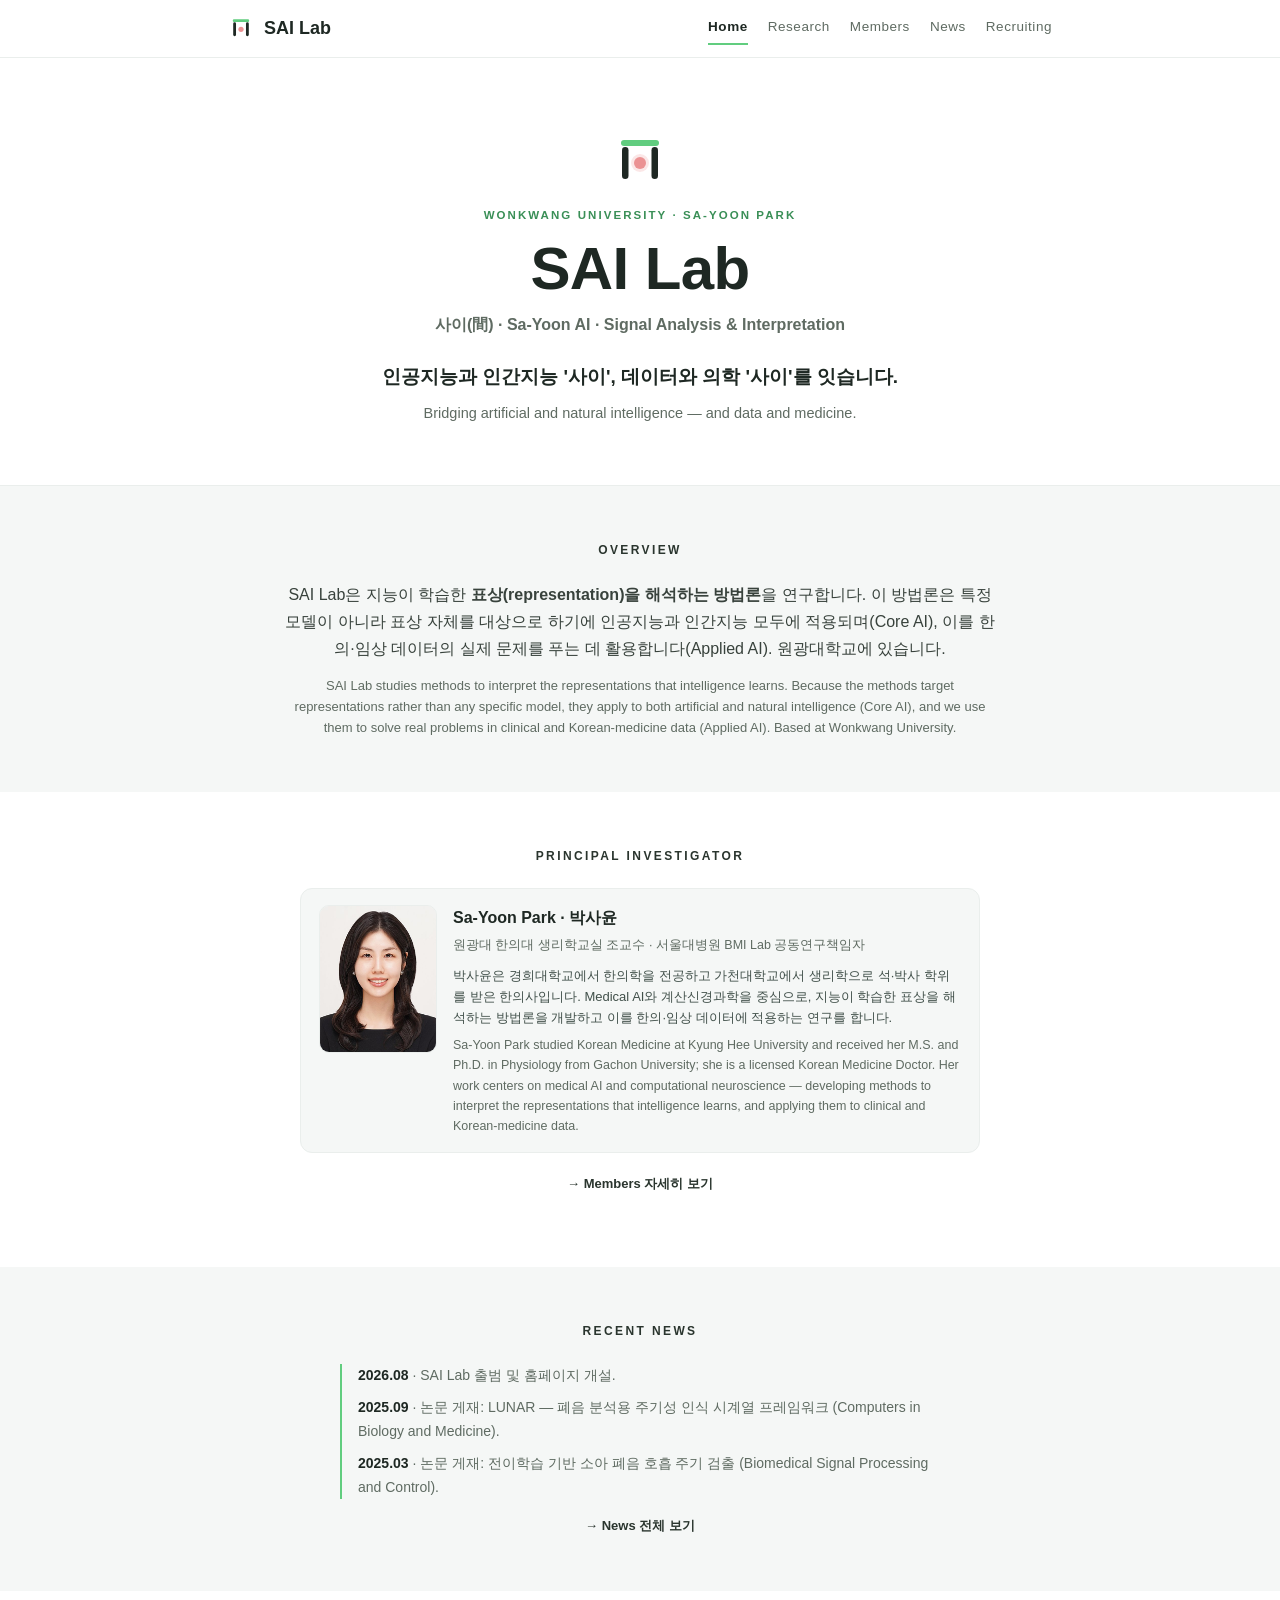
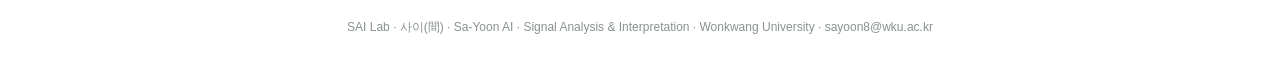
==== commit 91d214ba: "Add files via upload" ====
--- a/index.html
+++ b/index.html
@@ -8,64 +8,94 @@
 <link rel="stylesheet" href="style.css">
 </head>
 <body>
-<div class="wrap">
 
-  <nav class="topnav">
-    <a class="brand" href="index.html">
-      <svg viewBox="0 0 120 120"><rect x="22" y="20" width="76" height="12" rx="6" fill="#61CD7F"/><rect x="24" y="34" width="13" height="64" rx="6.5" fill="#1E2823"/><rect x="83" y="34" width="13" height="64" rx="6.5" fill="#1E2823"/><circle cx="60" cy="66" r="12" fill="#EB9293"/></svg>
-      SAI Lab
-    </a>
-    <div class="links">
-      <a href="index.html" class="active">Home</a>
-      <a href="research.html">Research</a>
-      <a href="members.html">Members</a>
-      <a href="news.html">News</a>
-      <a href="recruiting.html">Recruiting</a>
+  <div class="navbar">
+    <nav class="topnav">
+      <a class="brand" href="index.html">
+        <svg viewBox="0 0 120 120"><rect x="22" y="20" width="76" height="12" rx="6" fill="#61CD7F"/><rect x="24" y="34" width="13" height="64" rx="6.5" fill="#1E2823"/><rect x="83" y="34" width="13" height="64" rx="6.5" fill="#1E2823"/><circle cx="60" cy="66" r="12" fill="#EB9293"/></svg>
+        SAI Lab
+      </a>
+      <div class="links">
+        <a href="index.html" class="active">Home</a>
+        <a href="research.html">Research</a>
+        <a href="members.html">Members</a>
+        <a href="news.html">News</a>
+        <a href="recruiting.html">Recruiting</a>
+      </div>
+    </nav>
+  </div>
+
+  <!-- HERO -->
+  <section class="band hero2">
+    <div class="inner">
+      <svg class="logo" viewBox="0 0 120 120"><rect x="22" y="20" width="76" height="12" rx="6" fill="#61CD7F"/><rect x="24" y="34" width="13" height="64" rx="6.5" fill="#1E2823"/><rect x="83" y="34" width="13" height="64" rx="6.5" fill="#1E2823"/><circle cx="60" cy="66" r="18" fill="#EB9293" fill-opacity="0.22"/><circle cx="60" cy="66" r="12" fill="#EB9293"/></svg>
+      <p class="eyebrow">Wonkwang University · Sa-Yoon Park</p>
+      <h1>SAI Lab</h1>
+      <p class="sub">사이(間) · Sa-Yoon AI · Signal Analysis &amp; Interpretation</p>
+      <p class="tag">인공지능과 인간지능 '사이', 데이터와 의학 '사이'를 잇습니다.
+        <span class="en">Bridging artificial and natural intelligence — and data and medicine.</span>
+      </p>
     </div>
-  </nav>
-
-  <section class="hero">
-    <p class="eyebrow" style="margin-top:20px">Wonkwang University · Sa-Yoon Park</p>
-    <div class="hero-head">
-      <svg viewBox="0 0 120 120"><rect x="22" y="20" width="76" height="12" rx="6" fill="#61CD7F"/><rect x="24" y="34" width="13" height="64" rx="6.5" fill="#1E2823"/><rect x="83" y="34" width="13" height="64" rx="6.5" fill="#1E2823"/><circle cx="60" cy="66" r="18" fill="#EB9293" fill-opacity="0.22"/><circle cx="60" cy="66" r="12" fill="#EB9293"/></svg>
-      <h1>SAI Lab<span class="en">사이(間) · Sa-Yoon AI · Signal Analysis &amp; Interpretation</span></h1>
-    </div>
-    <p class="tagline">인공지능과 인간지능 '사이', 데이터와 의학 '사이'를 잇습니다.
-      <span class="en">Bridging artificial and natural intelligence — and data and medicine.</span>
-    </p>
   </section>
 
-  <p class="lead">
-    SAI Lab은 지능이 학습한 <strong>표상(representation)을 해석하는 방법론</strong>을 연구합니다.
-    이 방법론은 특정 모델이 아니라 표상 자체를 대상으로 하기에 인공지능과 인간지능 모두에 적용되며(Core AI),
-    이를 한의·임상 데이터의 실제 문제를 푸는 데 활용합니다(Applied AI). 원광대학교에 있습니다.
-  </p>
-  <p class="enp" style="font-size:13.5px">
-    SAI Lab studies methods to interpret the representations that intelligence learns. Because the methods target
-    representations rather than any specific model, they apply to both artificial and natural intelligence (Core AI),
-    and we use them to solve real problems in clinical and Korean-medicine data (Applied AI). Based at Wonkwang University.
-  </p>
+  <!-- OVERVIEW -->
+  <section class="band tint">
+    <div class="inner">
+      <p class="seclabel">Overview</p>
+      <div class="center-col">
+        <p class="lead" style="margin-top:0">
+          SAI Lab은 지능이 학습한 <strong>표상(representation)을 해석하는 방법론</strong>을 연구합니다.
+          이 방법론은 특정 모델이 아니라 표상 자체를 대상으로 하기에 인공지능과 인간지능 모두에 적용되며(Core AI),
+          이를 한의·임상 데이터의 실제 문제를 푸는 데 활용합니다(Applied AI). 원광대학교에 있습니다.
+        </p>
+        <p class="enp">
+          SAI Lab studies methods to interpret the representations that intelligence learns. Because the methods target
+          representations rather than any specific model, they apply to both artificial and natural intelligence (Core AI),
+          and we use them to solve real problems in clinical and Korean-medicine data (Applied AI). Based at Wonkwang University.
+        </p>
+      </div>
+    </div>
+  </section>
 
-  <div class="pihome">
-    <img class="photo" src="pi.jpg" alt="Sa-Yoon Park">
-    <div>
-      <div class="nm">Sa-Yoon Park · 박사윤</div>
-      <div class="rl">PI · 원광대 한의대 생리학교실 조교수 · 서울대병원 BMI Lab 공동연구책임자</div>
-      <p class="pibio">박사윤은 경희대학교에서 한의학을 전공하고 가천대학교에서 생리학으로 석·박사 학위를 받은 한의사입니다. Medical AI와 계산신경과학을 중심으로, 지능이 학습한 표상을 해석하는 방법론을 개발하고 이를 한의·임상 데이터에 적용하는 연구를 합니다.</p>
-      <p class="pibio en">Sa-Yoon Park studied Korean Medicine at Kyung Hee University and received her M.S. and Ph.D. in Physiology from Gachon University; she is a licensed Korean Medicine Doctor. Her work centers on medical AI and computational neuroscience — developing methods to interpret the representations that intelligence learns, and applying them to clinical and Korean-medicine data.</p>
+  <!-- PRINCIPAL INVESTIGATOR -->
+  <section class="band">
+    <div class="inner">
+      <p class="seclabel">Principal Investigator</p>
+      <div class="pi-center">
+        <div class="pihome" style="margin-top:0">
+          <img class="photo" src="pi.jpg" alt="Sa-Yoon Park">
+          <div>
+            <div class="nm">Sa-Yoon Park · 박사윤</div>
+            <div class="rl">원광대 한의대 생리학교실 조교수 · 서울대병원 BMI Lab 공동연구책임자</div>
+            <p class="pibio">박사윤은 경희대학교에서 한의학을 전공하고 가천대학교에서 생리학으로 석·박사 학위를 받은 한의사입니다. Medical AI와 계산신경과학을 중심으로, 지능이 학습한 표상을 해석하는 방법론을 개발하고 이를 한의·임상 데이터에 적용하는 연구를 합니다.</p>
+            <p class="pibio en">Sa-Yoon Park studied Korean Medicine at Kyung Hee University and received her M.S. and Ph.D. in Physiology from Gachon University; she is a licensed Korean Medicine Doctor. Her work centers on medical AI and computational neuroscience — developing methods to interpret the representations that intelligence learns, and applying them to clinical and Korean-medicine data.</p>
+          </div>
+        </div>
+        <p style="text-align:center;margin-top:14px"><a class="morelink" href="members.html">→ Members 자세히 보기</a></p>
+      </div>
     </div>
-  </div>
+  </section>
 
-  <h3 class="sec" style="margin-top:38px">Recent News</h3>
-  <div class="mininews">
-    <p class="item"><b>2026.08</b> · SAI Lab 출범 및 홈페이지 개설.</p>
-    <p class="item"><b>2025.09</b> · 논문 게재: LUNAR — 폐음 분석용 주기성 인식 시계열 프레임워크 (Computers in Biology and Medicine).</p>
-    <p class="item"><b>2025.03</b> · 논문 게재: 전이학습 기반 소아 폐음 호흡 주기 검출 (Biomedical Signal Processing and Control).</p>
-  </div>
-  <a class="morelink" href="news.html">→ News 전체 보기</a>
+  <!-- RECENT NEWS -->
+  <section class="band tint">
+    <div class="inner">
+      <p class="seclabel">Recent News</p>
+      <div class="news-center">
+        <div class="mininews" style="margin-top:0">
+          <p class="item"><b>2026.08</b> · SAI Lab 출범 및 홈페이지 개설.</p>
+          <p class="item"><b>2025.09</b> · 논문 게재: LUNAR — 폐음 분석용 주기성 인식 시계열 프레임워크 (Computers in Biology and Medicine).</p>
+          <p class="item"><b>2025.03</b> · 논문 게재: 전이학습 기반 소아 폐음 호흡 주기 검출 (Biomedical Signal Processing and Control).</p>
+        </div>
+        <a class="morelink" href="news.html">→ News 전체 보기</a>
+      </div>
+    </div>
+  </section>
 
-  <p class="foot">SAI Lab · 사이(間) · Sa-Yoon AI · Signal Analysis &amp; Interpretation · Wonkwang University · sayoon8@wku.ac.kr</p>
+  <footer class="band">
+    <div class="inner" style="padding-top:26px;padding-bottom:40px;text-align:center">
+      <p style="color:#8a938c;font-size:12px;margin:0">SAI Lab · 사이(間) · Sa-Yoon AI · Signal Analysis &amp; Interpretation · Wonkwang University · sayoon8@wku.ac.kr</p>
+    </div>
+  </footer>
 
-</div>
 </body>
 </html>
--- a/style.css
+++ b/style.css
@@ -99,3 +99,31 @@
   .pihome{flex-direction:column}
   .nrow{flex-direction:column;gap:4px}
 }
+
+/* ===== Home v2: centered, sectioned bands ===== */
+.navbar{position:sticky;top:0;z-index:20;background:rgba(255,255,255,.92);backdrop-filter:blur(8px);border-bottom:1px solid var(--line)}
+.navbar .topnav{max-width:880px;margin:0 auto;padding:12px 28px;border-bottom:none;background:none;position:static}
+.band{width:100%}
+.band.tint{background:var(--surface)}
+.band .inner{max-width:820px;margin:0 auto;padding:54px 28px}
+.hero2{border-bottom:1px solid var(--line)}
+.hero2 .inner{padding:72px 28px 60px;text-align:center}
+.hero2 .logo{width:60px;height:60px;display:block;margin:0 auto 16px}
+.hero2 .eyebrow{margin-bottom:12px}
+.hero2 h1{font-size:clamp(38px,7vw,60px);line-height:1.05;margin:0;font-weight:800;letter-spacing:-.01em}
+.hero2 .sub{color:var(--muted);font-size:16px;font-weight:600;margin:12px 0 0}
+.hero2 .tag{font-size:19px;font-weight:700;margin:22px auto 0;max-width:640px}
+.hero2 .tag .en{display:block;color:var(--muted);font-size:14.5px;font-weight:400;margin-top:8px}
+.seclabel{text-align:center;font-size:12px;letter-spacing:.2em;text-transform:uppercase;color:var(--greenD);font-weight:800;margin:0 0 22px}
+.center-col{max-width:720px;margin:0 auto;text-align:center}
+.center-col .enp{margin-top:12px}
+.pi-center{max-width:680px;margin:0 auto}
+.news-center{max-width:600px;margin:0 auto;text-align:left}
+.news-center .morelink{display:block;text-align:center;margin-top:16px}
+
+/* research: current projects list */
+.projlabel{font-size:11px;letter-spacing:.1em;text-transform:uppercase;color:var(--greenD);font-weight:800;margin:16px 0 8px}
+ul.projs{list-style:none;margin:0;padding:0}
+ul.projs li{font-size:14px;color:#3a443e;padding:8px 0;border-top:1px solid var(--line)}
+ul.projs li b{color:var(--ink)}
+ul.projs li .en{display:block;color:var(--muted);font-size:12px;margin-top:2px}
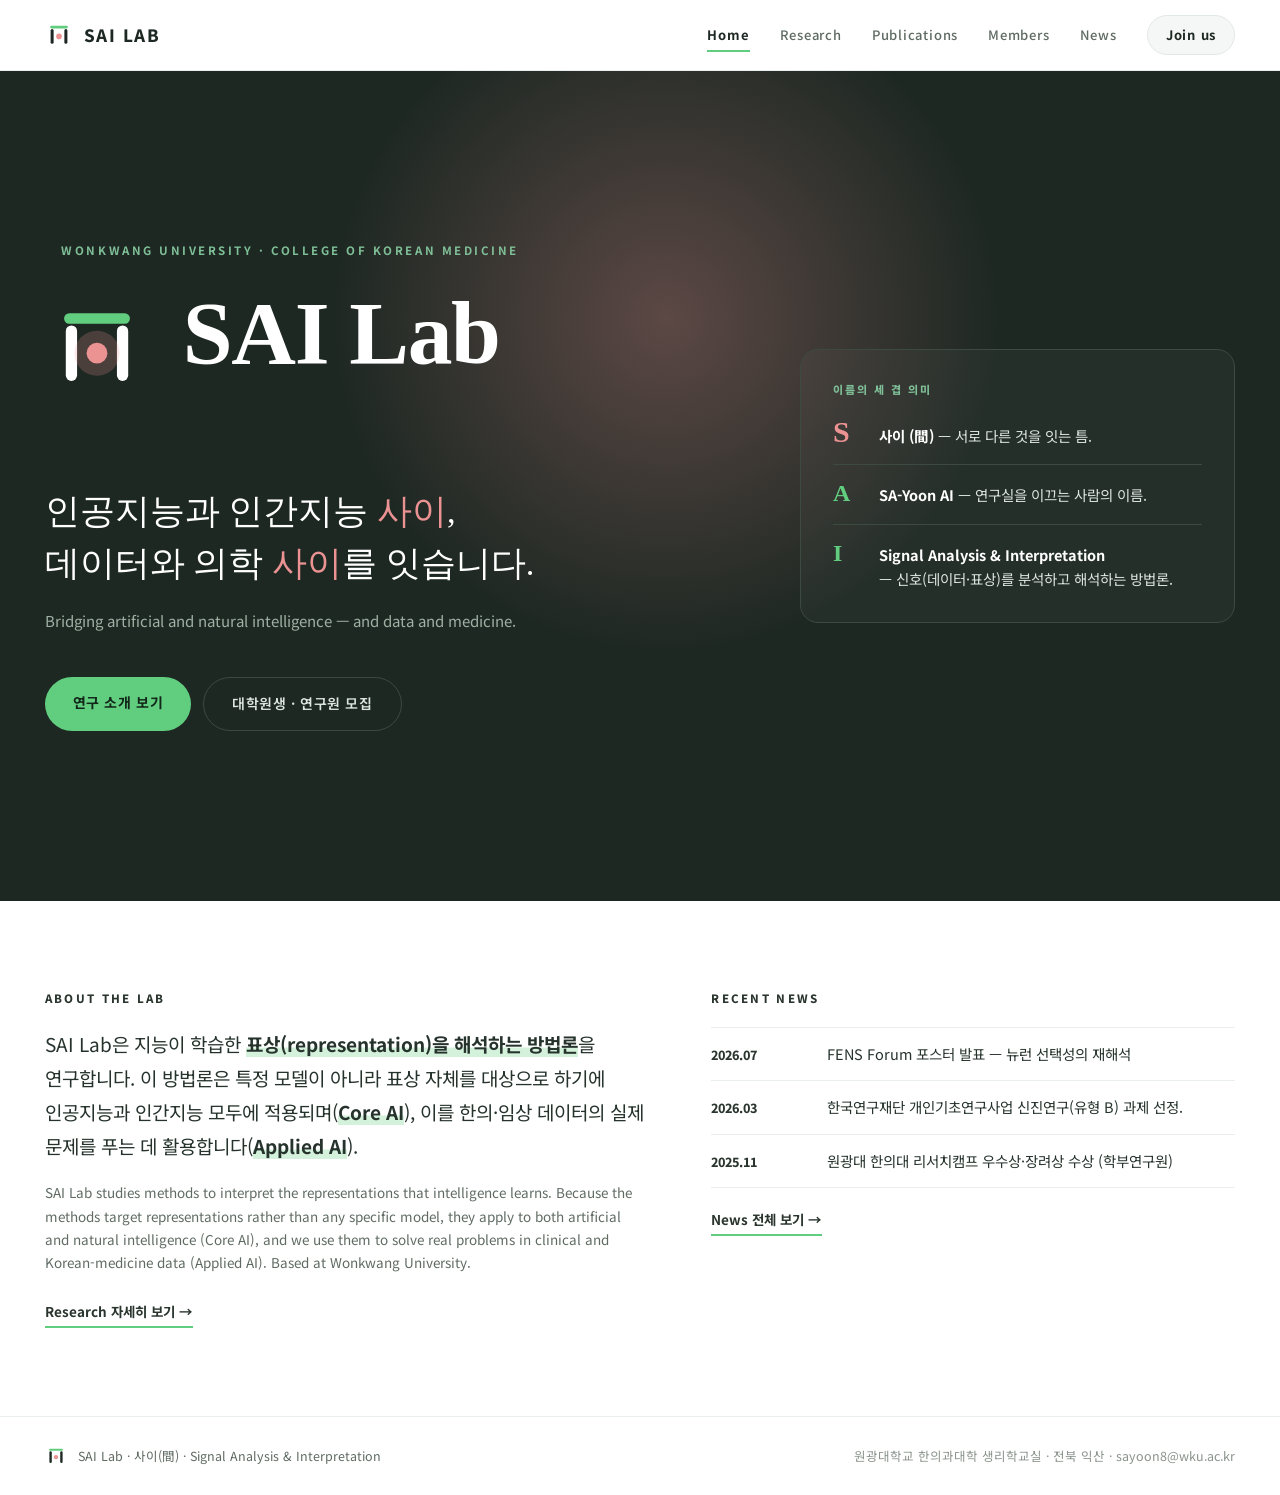
==== commit 81bbeada: "Add files via upload" ====
--- a/index.html
+++ b/index.html
@@ -5,97 +5,128 @@
 <meta name="viewport" content="width=device-width, initial-scale=1.0">
 <title>SAI Lab</title>
 <link rel="icon" href="logo.svg">
-<link rel="stylesheet" href="style.css">
+<link rel="preconnect" href="https://fonts.googleapis.com">
+<link rel="preconnect" href="https://fonts.gstatic.com" crossorigin="">
+<link href="https://fonts.googleapis.com/css2?family=Noto+Sans+KR:wght@300;400;500;700;900&amp;family=Noto+Serif+KR:wght@400;500;600;700&amp;display=swap" rel="stylesheet">
+<style>
+  *{box-sizing:border-box}
+  html,body{height:100%}
+  body{margin:0;background:#FFFFFF;color:#1E2823;font-family:"Noto Sans KR",-apple-system,BlinkMacSystemFont,"Segoe UI",sans-serif;line-height:1.7;-webkit-font-smoothing:antialiased;word-break:keep-all;overflow-wrap:break-word}
+  a{color:#2A352E;text-decoration:none}
+  a:hover{color:#DB6D6E}
+  ::selection{background:#EB9293;color:#FFFFFF}
+  @media (max-width:1000px){
+    [data-grid="two"],[data-grid="pi"],[data-grid="cv"],[data-grid="hero"]{grid-template-columns:1fr !important;gap:32px !important}
+    [data-grid="four"]{grid-template-columns:1fr 1fr !important}
+    [data-nav]{gap:16px !important;font-size:12px !important}
+  }
+  @media (max-width:600px){
+    [data-grid="four"]{grid-template-columns:1fr !important}
+    [data-nav]{gap:12px !important;font-size:11.5px !important;letter-spacing:.03em !important}
+    [data-navbar]{height:auto !important;min-height:56px;flex-wrap:wrap;row-gap:8px;padding:10px 20px !important}
+    [data-row]{grid-template-columns:1fr !important;gap:4px !important}
+  }
+</style>
 </head>
 <body>
-
-  <div class="navbar">
-    <nav class="topnav">
-      <a class="brand" href="index.html">
-        <svg viewBox="0 0 120 120"><rect x="22" y="20" width="76" height="12" rx="6" fill="#61CD7F"/><rect x="24" y="34" width="13" height="64" rx="6.5" fill="#1E2823"/><rect x="83" y="34" width="13" height="64" rx="6.5" fill="#1E2823"/><circle cx="60" cy="66" r="12" fill="#EB9293"/></svg>
-        SAI Lab
+<div style="width:100%;min-height:100vh;display:flex;flex-direction:column;background:#FFFFFF">
+  <div style="position:sticky;top:0;z-index:40;background:rgba(255,255,255,.92);backdrop-filter:blur(10px);border-bottom:1px solid #EAEEEC;flex:none">
+    <div data-navbar style="max-width:1440px;margin:0 auto;padding:0 clamp(20px,3.5vw,56px);height:70px;display:flex;align-items:center;justify-content:space-between;gap:24px">
+      <a href="index.html" style="display:flex;align-items:center;gap:11px;text-decoration:none;color:#1E2823">
+        <svg viewBox="0 0 120 120" style="width:28px;height:28px;display:block"><rect x="22" y="20" width="76" height="12" rx="6" fill="#61CD7F"></rect><rect x="24" y="34" width="13" height="64" rx="6.5" fill="#1E2823"></rect><rect x="83" y="34" width="13" height="64" rx="6.5" fill="#1E2823"></rect><circle cx="60" cy="66" r="12" fill="#EB9293"></circle></svg>
+        <span style="font-weight:800;font-size:17px;letter-spacing:.09em">SAI LAB</span>
       </a>
-      <div class="links">
-        <a href="index.html" class="active">Home</a>
-        <a href="research.html">Research</a>
-        <a href="members.html">Members</a>
-        <a href="news.html">News</a>
-        <a href="recruiting.html">Recruiting</a>
+      <div data-nav style="display:flex;gap:30px;align-items:center;flex-wrap:wrap;font-size:13px;letter-spacing:.06em;font-weight:500">
+        <a href="index.html" style="position:relative;text-decoration:none;color:#1E2823;padding:6px 0;font-weight:700">Home<span style="position:absolute;left:0;right:0;bottom:0;height:2px;background:#61CD7F"></span></a>
+        <a href="research.html" style="position:relative;text-decoration:none;color:#5f6b62;padding:6px 0;font-weight:500">Research</a>
+        <a href="publications.html" style="position:relative;text-decoration:none;color:#5f6b62;padding:6px 0;font-weight:500">Publications</a>
+        <a href="members.html" style="position:relative;text-decoration:none;color:#5f6b62;padding:6px 0;font-weight:500">Members</a>
+        <a href="news.html" style="position:relative;text-decoration:none;color:#5f6b62;padding:6px 0;font-weight:500">News</a>
+        <a href="join.html" style="text-decoration:none;color:#1E2823;font-weight:700;background:#F5F7F6;border:1px solid #E2E8E4;border-radius:999px;padding:8px 18px">Join us</a>
       </div>
-    </nav>
+    </div>
   </div>
 
-  <!-- HERO -->
-  <section class="band hero2">
-    <div class="inner">
-      <svg class="logo" viewBox="0 0 120 120"><rect x="22" y="20" width="76" height="12" rx="6" fill="#61CD7F"/><rect x="24" y="34" width="13" height="64" rx="6.5" fill="#1E2823"/><rect x="83" y="34" width="13" height="64" rx="6.5" fill="#1E2823"/><circle cx="60" cy="66" r="18" fill="#EB9293" fill-opacity="0.22"/><circle cx="60" cy="66" r="12" fill="#EB9293"/></svg>
-      <p class="eyebrow">Wonkwang University · Sa-Yoon Park</p>
-      <h1>SAI Lab</h1>
-      <p class="sub">사이(間) · Sa-Yoon AI · Signal Analysis &amp; Interpretation</p>
-      <p class="tag">인공지능과 인간지능 '사이', 데이터와 의학 '사이'를 잇습니다.
-        <span class="en">Bridging artificial and natural intelligence — and data and medicine.</span>
-      </p>
-    </div>
-  </section>
-
-  <!-- OVERVIEW -->
-  <section class="band tint">
-    <div class="inner">
-      <p class="seclabel">Overview</p>
-      <div class="center-col">
-        <p class="lead" style="margin-top:0">
-          SAI Lab은 지능이 학습한 <strong>표상(representation)을 해석하는 방법론</strong>을 연구합니다.
-          이 방법론은 특정 모델이 아니라 표상 자체를 대상으로 하기에 인공지능과 인간지능 모두에 적용되며(Core AI),
-          이를 한의·임상 데이터의 실제 문제를 푸는 데 활용합니다(Applied AI). 원광대학교에 있습니다.
-        </p>
-        <p class="enp">
-          SAI Lab studies methods to interpret the representations that intelligence learns. Because the methods target
-          representations rather than any specific model, they apply to both artificial and natural intelligence (Core AI),
-          and we use them to solve real problems in clinical and Korean-medicine data (Applied AI). Based at Wonkwang University.
-        </p>
-      </div>
-    </div>
-  </section>
-
-  <!-- PRINCIPAL INVESTIGATOR -->
-  <section class="band">
-    <div class="inner">
-      <p class="seclabel">Principal Investigator</p>
-      <div class="pi-center">
-        <div class="pihome" style="margin-top:0">
-          <img class="photo" src="pi.jpg" alt="Sa-Yoon Park">
+  <div style="flex:1;display:flex;flex-direction:column">
+    <section style="position:relative;background:#1E2823;color:#FFFFFF;overflow:hidden;flex:1;display:flex;align-items:center;min-height:calc(100vh - 70px)">
+      <div style="position:absolute;top:-16%;left:52%;transform:translateX(-50%);width:760px;height:760px;border-radius:50%;background:radial-gradient(circle,rgba(235,146,147,.30) 0%,rgba(235,146,147,0) 62%);pointer-events:none"></div>
+      <div style="position:relative;width:100%;max-width:1440px;margin:0 auto;padding:72px clamp(20px,3.5vw,56px)">
+        <div data-grid="hero" style="display:grid;grid-template-columns:1.35fr .85fr;gap:64px;align-items:center">
           <div>
-            <div class="nm">Sa-Yoon Park · 박사윤</div>
-            <div class="rl">원광대 한의대 생리학교실 조교수 · 서울대병원 BMI Lab 공동연구책임자</div>
-            <p class="pibio">박사윤은 경희대학교에서 한의학을 전공하고 가천대학교에서 생리학으로 석·박사 학위를 받은 한의사입니다. Medical AI와 계산신경과학을 중심으로, 지능이 학습한 표상을 해석하는 방법론을 개발하고 이를 한의·임상 데이터에 적용하는 연구를 합니다.</p>
-            <p class="pibio en">Sa-Yoon Park studied Korean Medicine at Kyung Hee University and received her M.S. and Ph.D. in Physiology from Gachon University; she is a licensed Korean Medicine Doctor. Her work centers on medical AI and computational neuroscience — developing methods to interpret the representations that intelligence learns, and applying them to clinical and Korean-medicine data.</p>
+            <p style="margin:0 0 28px;font-size:11.5px;letter-spacing:.22em;text-transform:uppercase;color:#7FBF97;font-weight:700">&nbsp; &nbsp;WONKWANG UNIVERSITY · COLLEGE OF KOREAN MEDICINE</p>
+            <div style="display:flex;align-items:flex-start;gap:34px;flex-wrap:wrap">
+              
+              <svg viewBox="0 0 120 120" style="width:104px;height:104px;flex:none;margin-top:8px"><rect x="22" y="20" width="76" height="12" rx="6" fill="#61CD7F"></rect><rect x="24" y="34" width="13" height="64" rx="6.5" fill="#FFFFFF"></rect><rect x="83" y="34" width="13" height="64" rx="6.5" fill="#FFFFFF"></rect><circle cx="60" cy="66" r="26" fill="#EB9293" fill-opacity="0.22"></circle><circle cx="60" cy="66" r="12" fill="#EB9293"></circle></svg><h1 style="margin:0;font-family:'Noto Serif KR',serif;font-weight:700;font-size:clamp(52px,7vw,92px);line-height:1;letter-spacing:-.015em">SAI Lab</h1><div style="min-width:260px;flex:1">
+                
+                
+              </div>
+            </div>
+            <p style="margin:52px 0 0;max-width:820px;font-family:'Noto Serif KR',serif;font-size:clamp(24px,2.7vw,36px);line-height:1.5;font-weight:500;text-wrap:pretty">인공지능과 인간지능 <span style="color: rgb(235, 146, 147);">사이</span>, <br>데이터와 의학 <span style="color: rgb(235, 146, 147);">사이</span>를 잇습니다.</p>
+            <p style="margin:18px 0 0;max-width:680px;font-size:15px;color:#9FB0A4;line-height:1.7">Bridging artificial and natural intelligence — and data and medicine.</p>
+            <div style="display:flex;gap:12px;flex-wrap:wrap;margin-top:44px">
+              <a href="research.html" style="text-decoration:none;color:inherit;cursor:pointer;background:#61CD7F;color:#12271A;font-weight:700;font-size:14px;letter-spacing:.04em;border-radius:999px;padding:14px 28px" style-hover="background:#FFFFFF;color:#1E2823">연구 소개 보기</a>
+              <a href="join.html" style="text-decoration:none;color:inherit;cursor:pointer;border:1px solid #3C4A42;color:#DDE5E0;font-weight:600;font-size:14px;letter-spacing:.04em;border-radius:999px;padding:14px 28px" style-hover="border-color:#EB9293;color:#EB9293">대학원생 · 연구원 모집</a>
+            </div>
+          </div>
+          <div style="border:1px solid #3C4A42;border-radius:18px;padding:30px 32px;background:rgba(255,255,255,.03)">
+            <p style="margin:0 0 18px;font-size:11px;letter-spacing:.18em;text-transform:uppercase;color:#7FBF97;font-weight:800">이름의 세 겹 의미</p>
+            <div style="display:grid;gap:16px">
+              <div style="display:flex;gap:16px;align-items:baseline">
+                <span style="font-family:'Noto Serif KR',serif;font-size:30px;font-weight:700;color:#EB9293;line-height:1;flex:none;width:30px">S</span>
+                <span style="font-size:14.5px;color:#DDE5E0"><b style="color:#FFFFFF">사이 (間)</b> — 서로 다른 것을 잇는 틈.</span>
+              </div>
+              <div style="display:flex;gap:16px;align-items:baseline;border-top:1px solid #3C4A42;padding-top:16px">
+                <span style="font-family:'Noto Serif KR',serif;font-size:24px;font-weight:700;color:#61CD7F;line-height:1;flex:none;width:30px">A</span>
+                <span style="font-size:14.5px;color:#DDE5E0"><b style="color:#FFFFFF">SA-Yoon AI</b> — 연구실을 이끄는 사람의 이름.</span>
+              </div>
+              <div style="display:flex;gap:16px;align-items:baseline;border-top:1px solid #3C4A42;padding-top:16px">
+                <span style="font-family:'Noto Serif KR',serif;font-size:24px;font-weight:700;color:#61CD7F;line-height:1;flex:none;width:30px">I</span>
+                <span style="font-size:14.5px;color:#DDE5E0"><b style="color: rgb(255, 255, 255);">Signal Analysis &amp; Interpretation</b> <br>— 신호(데이터·표상)를 분석하고 해석하는 방법론.</span>
+              </div>
+            </div>
           </div>
         </div>
-        <p style="text-align:center;margin-top:14px"><a class="morelink" href="members.html">→ Members 자세히 보기</a></p>
       </div>
-    </div>
-  </section>
+    </section>
 
-  <!-- RECENT NEWS -->
-  <section class="band tint">
-    <div class="inner">
-      <p class="seclabel">Recent News</p>
-      <div class="news-center">
-        <div class="mininews" style="margin-top:0">
-          <p class="item"><b>2026.08</b> · SAI Lab 출범 및 홈페이지 개설.</p>
-          <p class="item"><b>2025.09</b> · 논문 게재: LUNAR — 폐음 분석용 주기성 인식 시계열 프레임워크 (Computers in Biology and Medicine).</p>
-          <p class="item"><b>2025.03</b> · 논문 게재: 전이학습 기반 소아 폐음 호흡 주기 검출 (Biomedical Signal Processing and Control).</p>
+    <section style="width:100%;max-width:1440px;margin:0 auto;padding:88px clamp(20px,3.5vw,56px)">
+      <div data-grid="two" style="display:grid;grid-template-columns:1.15fr 1fr;gap:64px;align-items:start">
+        <div>
+          <p style="margin:0 0 18px;font-size:11.5px;letter-spacing:.2em;text-transform:uppercase;color:#2A352E;font-weight:800">About the Lab</p>
+          <p style="margin:0;font-size:19px;line-height:1.8;color:#26332C;text-wrap:pretty">SAI Lab은 지능이 학습한 <strong style="font-weight:700;box-shadow:inset 0 -.5em 0 rgba(97,205,127,.28)">표상(representation)을 해석하는 방법론</strong>을 연구합니다. 이 방법론은 특정 모델이 아니라 표상 자체를 대상으로 하기에 인공지능과 인간지능 모두에 적용되며(<strong style="font-weight:700;box-shadow:inset 0 -.5em 0 rgba(97,205,127,.28)">Core AI</strong>), 이를 한의·임상 데이터의 실제 문제를 푸는 데 활용합니다(<strong style="font-weight:700;box-shadow:inset 0 -.5em 0 rgba(97,205,127,.28)">Applied AI</strong>).</p>
+          <p style="margin:18px 0 0;font-size:13.5px;line-height:1.72;color:#5f6b62">SAI Lab studies methods to interpret the representations that intelligence learns. Because the methods target representations rather than any specific model, they apply to both artificial and natural intelligence (Core AI), and we use them to solve real problems in clinical and Korean-medicine data (Applied AI). Based at Wonkwang University.</p>
+          <a href="research.html" style="text-decoration:none;color:inherit;display:inline-block;margin-top:26px;cursor:pointer;font-size:13.5px;font-weight:700;color:#2A352E;border-bottom:2px solid #61CD7F;padding-bottom:3px" style-hover="color:#DB6D6E;border-bottom-color:#EB9293">Research 자세히 보기 →</a>
         </div>
-        <a class="morelink" href="news.html">→ News 전체 보기</a>
+        <div>
+          <p style="margin:0 0 18px;font-size:11.5px;letter-spacing:.2em;text-transform:uppercase;color:#2A352E;font-weight:800">Recent News</p>
+          <div style="display:grid;gap:0">
+            <div data-row="" style="display:grid;grid-template-columns:96px 1fr;gap:20px;padding:14px 0;border-top:1px solid #EAEEEC;align-items:baseline">
+              <span style="font-size:12.5px;font-weight:800;color:#2A352E;font-variant-numeric:tabular-nums">2026.07</span>
+              <p style="margin:0;font-size:14.5px;color:#26332C">FENS Forum 포스터 발표 — 뉴런 선택성의 재해석</p>
+            </div>
+            <div data-row="" style="display:grid;grid-template-columns:96px 1fr;gap:20px;padding:14px 0;border-top:1px solid #EAEEEC;align-items:baseline">
+              <span style="font-size:12.5px;font-weight:800;color:#2A352E;font-variant-numeric:tabular-nums">2026.03</span>
+              <p style="margin:0;font-size:14.5px;color:#26332C">한국연구재단 개인기초연구사업 신진연구(유형 B) 과제 선정.</p>
+            </div>
+            <div data-row="" style="display:grid;grid-template-columns:96px 1fr;gap:20px;padding:14px 0;border-top:1px solid #EAEEEC;border-bottom:1px solid #EAEEEC;align-items:baseline">
+              <span style="font-size:12.5px;font-weight:800;color:#2A352E;font-variant-numeric:tabular-nums">2025.11</span>
+              <p style="margin:0;font-size:14.5px;color:#26332C">원광대 한의대 리서치캠프 우수상·장려상 수상 (학부연구원)</p>
+            </div>
+          </div>
+          <a href="news.html" style="text-decoration:none;color:inherit;display:inline-block;margin-top:20px;cursor:pointer;font-size:13.5px;font-weight:700;color:#2A352E;border-bottom:2px solid #61CD7F;padding-bottom:3px" style-hover="color:#DB6D6E;border-bottom-color:#EB9293">News 전체 보기 →</a>
+        </div>
       </div>
-    </div>
-  </section>
-
-  <footer class="band">
-    <div class="inner" style="padding-top:26px;padding-bottom:40px;text-align:center">
-      <p style="color:#8a938c;font-size:12px;margin:0">SAI Lab · 사이(間) · Sa-Yoon AI · Signal Analysis &amp; Interpretation · Wonkwang University · sayoon8@wku.ac.kr</p>
+    </section>
+  </div>
+  <footer style="flex:none;border-top:1px solid #EAEEEC;background:#FFFFFF">
+    <div style="max-width:1440px;margin:0 auto;padding:28px clamp(20px,3.5vw,56px);display:flex;gap:20px;flex-wrap:wrap;align-items:center;justify-content:space-between">
+      <div style="display:flex;align-items:center;gap:11px">
+        <svg viewBox="0 0 120 120" style="width:22px;height:22px;display:block"><rect x="22" y="20" width="76" height="12" rx="6" fill="#61CD7F"></rect><rect x="24" y="34" width="13" height="64" rx="6.5" fill="#1E2823"></rect><rect x="83" y="34" width="13" height="64" rx="6.5" fill="#1E2823"></rect><circle cx="60" cy="66" r="12" fill="#EB9293"></circle></svg>
+        <span style="font-size:12.5px;color:#5f6b62">SAI Lab · 사이(間) · Signal Analysis &amp; Interpretation</span>
+      </div>
+      <span style="font-size:12.5px;color:#8a938c">원광대학교 한의과대학 생리학교실 · 전북 익산 · sayoon8@wku.ac.kr</span>
     </div>
   </footer>
-
+</div>
 </body>
-</html>
+</html>
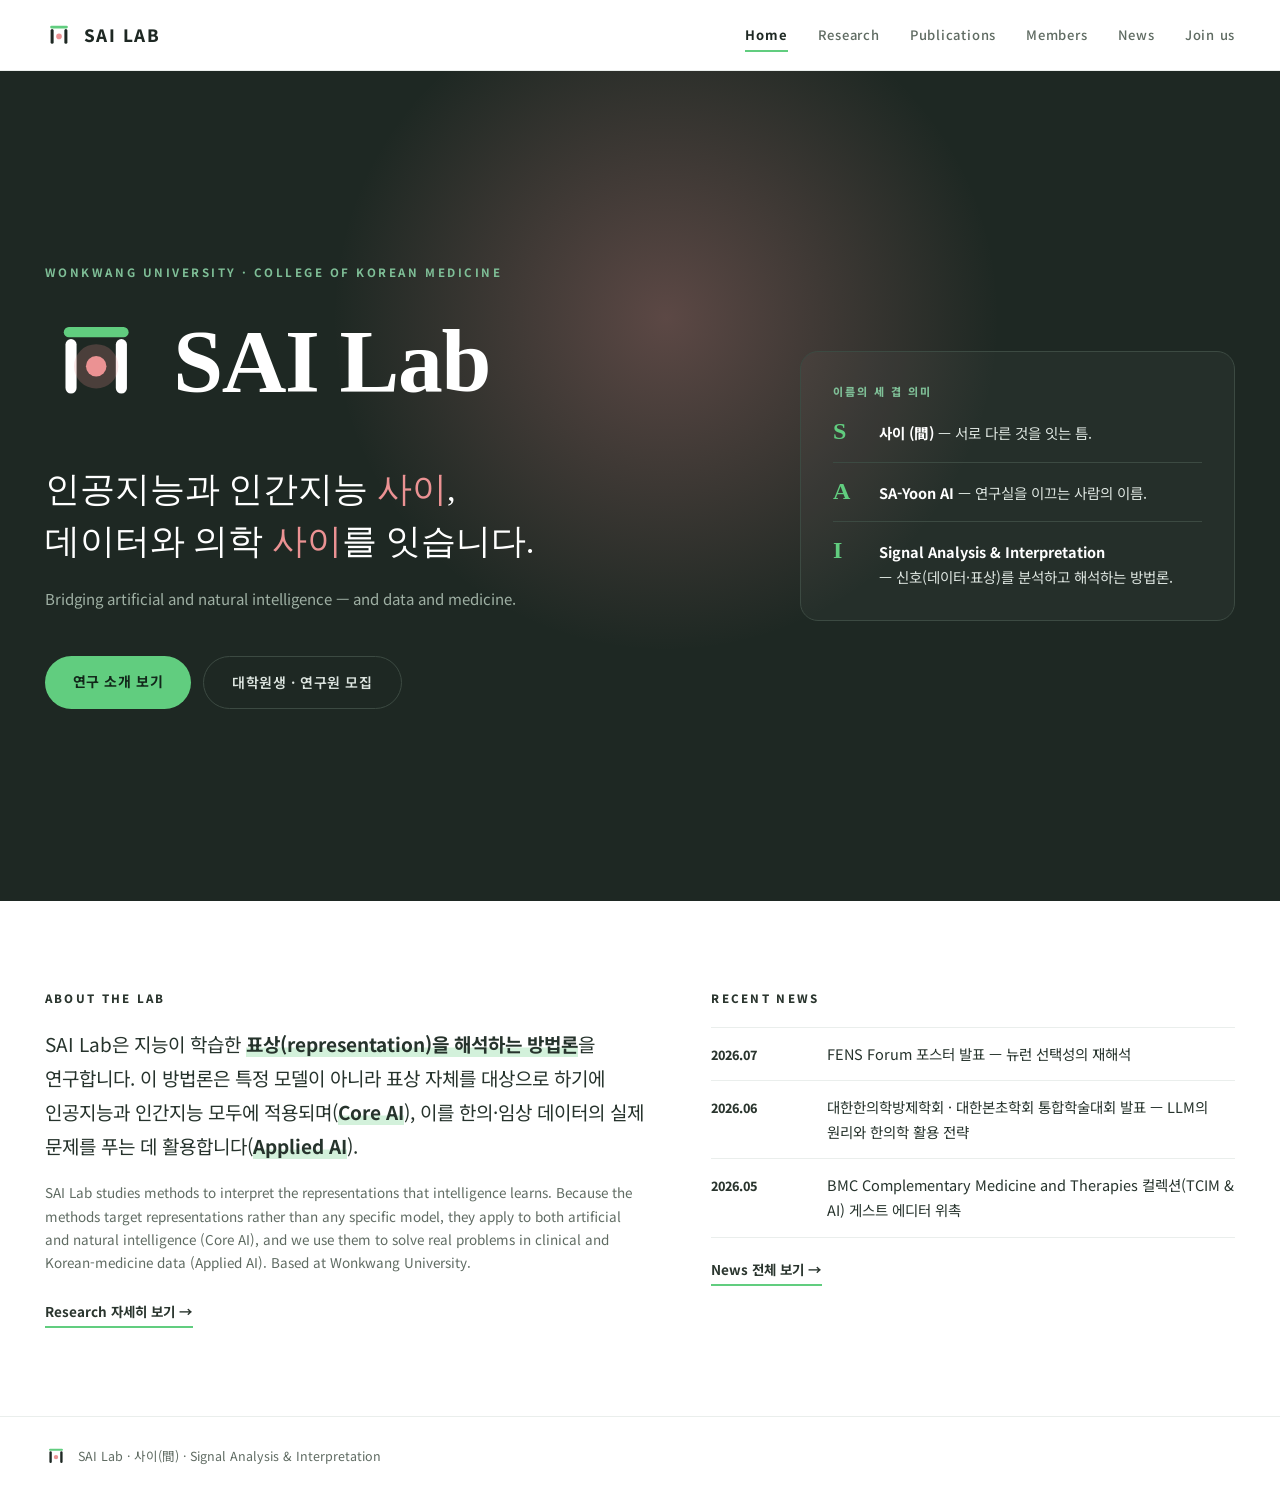
==== commit e2272a5c: "Add files via upload" ====
--- a/index.html
+++ b/index.html
@@ -42,7 +42,7 @@
         <a href="publications.html" style="position:relative;text-decoration:none;color:#5f6b62;padding:6px 0;font-weight:500">Publications</a>
         <a href="members.html" style="position:relative;text-decoration:none;color:#5f6b62;padding:6px 0;font-weight:500">Members</a>
         <a href="news.html" style="position:relative;text-decoration:none;color:#5f6b62;padding:6px 0;font-weight:500">News</a>
-        <a href="join.html" style="text-decoration:none;color:#1E2823;font-weight:700;background:#F5F7F6;border:1px solid #E2E8E4;border-radius:999px;padding:8px 18px">Join us</a>
+        <a href="join.html" style="position:relative;text-decoration:none;color:#5f6b62;padding:6px 0;font-weight:500">Join us</a>
       </div>
     </div>
   </div>
@@ -53,13 +53,9 @@
       <div style="position:relative;width:100%;max-width:1440px;margin:0 auto;padding:72px clamp(20px,3.5vw,56px)">
         <div data-grid="hero" style="display:grid;grid-template-columns:1.35fr .85fr;gap:64px;align-items:center">
           <div>
-            <p style="margin:0 0 28px;font-size:11.5px;letter-spacing:.22em;text-transform:uppercase;color:#7FBF97;font-weight:700">&nbsp; &nbsp;WONKWANG UNIVERSITY · COLLEGE OF KOREAN MEDICINE</p>
-            <div style="display:flex;align-items:flex-start;gap:34px;flex-wrap:wrap">
-              
-              <svg viewBox="0 0 120 120" style="width:104px;height:104px;flex:none;margin-top:8px"><rect x="22" y="20" width="76" height="12" rx="6" fill="#61CD7F"></rect><rect x="24" y="34" width="13" height="64" rx="6.5" fill="#FFFFFF"></rect><rect x="83" y="34" width="13" height="64" rx="6.5" fill="#FFFFFF"></rect><circle cx="60" cy="66" r="26" fill="#EB9293" fill-opacity="0.22"></circle><circle cx="60" cy="66" r="12" fill="#EB9293"></circle></svg><h1 style="margin:0;font-family:'Noto Serif KR',serif;font-weight:700;font-size:clamp(52px,7vw,92px);line-height:1;letter-spacing:-.015em">SAI Lab</h1><div style="min-width:260px;flex:1">
-                
-                
-              </div>
+            <p style="margin:0 0 28px;font-size:11.5px;letter-spacing:.22em;text-transform:uppercase;color:#7FBF97;font-weight:700">WONKWANG UNIVERSITY · COLLEGE OF KOREAN MEDICINE</p>
+            <div style="display:flex;align-items:center;gap:26px;flex-wrap:wrap">
+              <svg viewBox="0 0 120 120" style="width:clamp(60px,8vw,104px);height:clamp(60px,8vw,104px);flex:none"><rect x="22" y="20" width="76" height="12" rx="6" fill="#61CD7F"></rect><rect x="24" y="34" width="13" height="64" rx="6.5" fill="#FFFFFF"></rect><rect x="83" y="34" width="13" height="64" rx="6.5" fill="#FFFFFF"></rect><circle cx="60" cy="66" r="26" fill="#EB9293" fill-opacity="0.22"></circle><circle cx="60" cy="66" r="12" fill="#EB9293"></circle></svg><h1 style="margin:0;font-family:'Noto Serif KR',serif;font-weight:700;font-size:clamp(52px,7vw,92px);line-height:1;letter-spacing:-.015em">SAI Lab</h1>
             </div>
             <p style="margin:52px 0 0;max-width:820px;font-family:'Noto Serif KR',serif;font-size:clamp(24px,2.7vw,36px);line-height:1.5;font-weight:500;text-wrap:pretty">인공지능과 인간지능 <span style="color: rgb(235, 146, 147);">사이</span>, <br>데이터와 의학 <span style="color: rgb(235, 146, 147);">사이</span>를 잇습니다.</p>
             <p style="margin:18px 0 0;max-width:680px;font-size:15px;color:#9FB0A4;line-height:1.7">Bridging artificial and natural intelligence — and data and medicine.</p>
@@ -72,7 +68,7 @@
             <p style="margin:0 0 18px;font-size:11px;letter-spacing:.18em;text-transform:uppercase;color:#7FBF97;font-weight:800">이름의 세 겹 의미</p>
             <div style="display:grid;gap:16px">
               <div style="display:flex;gap:16px;align-items:baseline">
-                <span style="font-family:'Noto Serif KR',serif;font-size:30px;font-weight:700;color:#EB9293;line-height:1;flex:none;width:30px">S</span>
+                <span style="font-family: 'Noto Serif KR',serif; font-size: 24px; font-weight: 700; color: #61CD7F; line-height: 1; flex: none; width: 30px">S</span>
                 <span style="font-size:14.5px;color:#DDE5E0"><b style="color:#FFFFFF">사이 (間)</b> — 서로 다른 것을 잇는 틈.</span>
               </div>
               <div style="display:flex;gap:16px;align-items:baseline;border-top:1px solid #3C4A42;padding-top:16px">
@@ -104,13 +100,13 @@
               <span style="font-size:12.5px;font-weight:800;color:#2A352E;font-variant-numeric:tabular-nums">2026.07</span>
               <p style="margin:0;font-size:14.5px;color:#26332C">FENS Forum 포스터 발표 — 뉴런 선택성의 재해석</p>
             </div>
-            <div data-row="" style="display:grid;grid-template-columns:96px 1fr;gap:20px;padding:14px 0;border-top:1px solid #EAEEEC;align-items:baseline">
-              <span style="font-size:12.5px;font-weight:800;color:#2A352E;font-variant-numeric:tabular-nums">2026.03</span>
-              <p style="margin:0;font-size:14.5px;color:#26332C">한국연구재단 개인기초연구사업 신진연구(유형 B) 과제 선정.</p>
+            <div data-row style="display:grid;grid-template-columns:96px 1fr;gap:20px;padding:14px 0;border-top:1px solid #EAEEEC;align-items:baseline">
+              <span style="font-size:12.5px;font-weight:800;color:#2A352E;font-variant-numeric:tabular-nums">2026.06</span>
+              <p style="margin:0;font-size:14.5px;color:#26332C">대한한의학방제학회 · 대한본초학회 통합학술대회 발표 — LLM의 원리와 한의학 활용 전략</p>
             </div>
-            <div data-row="" style="display:grid;grid-template-columns:96px 1fr;gap:20px;padding:14px 0;border-top:1px solid #EAEEEC;border-bottom:1px solid #EAEEEC;align-items:baseline">
-              <span style="font-size:12.5px;font-weight:800;color:#2A352E;font-variant-numeric:tabular-nums">2025.11</span>
-              <p style="margin:0;font-size:14.5px;color:#26332C">원광대 한의대 리서치캠프 우수상·장려상 수상 (학부연구원)</p>
+            <div data-row style="display:grid;grid-template-columns:96px 1fr;gap:20px;padding:14px 0;border-top:1px solid #EAEEEC;border-bottom:1px solid #EAEEEC;align-items:baseline">
+              <span style="font-size:12.5px;font-weight:800;color:#2A352E;font-variant-numeric:tabular-nums">2026.05</span>
+              <p style="margin:0;font-size:14.5px;color:#26332C">BMC Complementary Medicine and Therapies 컬렉션(TCIM & AI) 게스트 에디터 위촉</p>
             </div>
           </div>
           <a href="news.html" style="text-decoration:none;color:inherit;display:inline-block;margin-top:20px;cursor:pointer;font-size:13.5px;font-weight:700;color:#2A352E;border-bottom:2px solid #61CD7F;padding-bottom:3px" style-hover="color:#DB6D6E;border-bottom-color:#EB9293">News 전체 보기 →</a>
@@ -124,7 +120,7 @@
         <svg viewBox="0 0 120 120" style="width:22px;height:22px;display:block"><rect x="22" y="20" width="76" height="12" rx="6" fill="#61CD7F"></rect><rect x="24" y="34" width="13" height="64" rx="6.5" fill="#1E2823"></rect><rect x="83" y="34" width="13" height="64" rx="6.5" fill="#1E2823"></rect><circle cx="60" cy="66" r="12" fill="#EB9293"></circle></svg>
         <span style="font-size:12.5px;color:#5f6b62">SAI Lab · 사이(間) · Signal Analysis &amp; Interpretation</span>
       </div>
-      <span style="font-size:12.5px;color:#8a938c">원광대학교 한의과대학 생리학교실 · 전북 익산 · sayoon8@wku.ac.kr</span>
+      
     </div>
   </footer>
 </div>
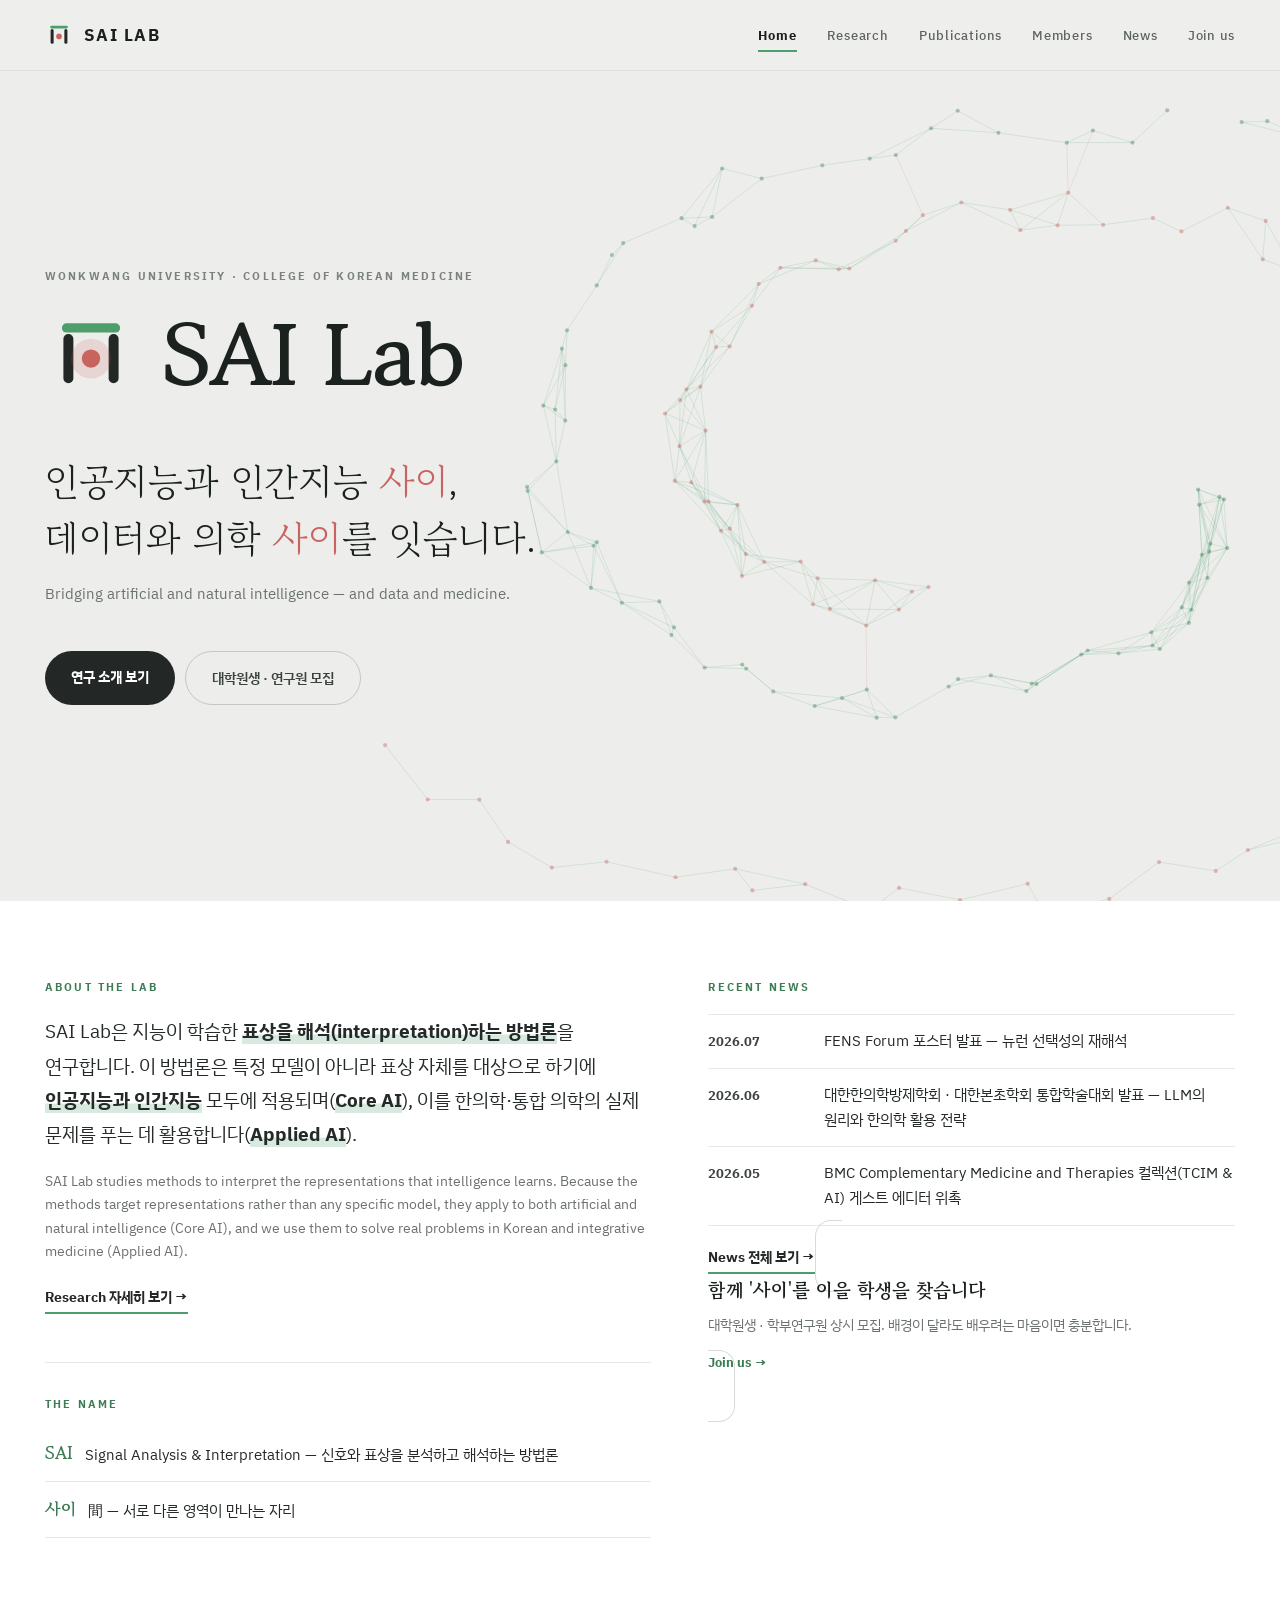
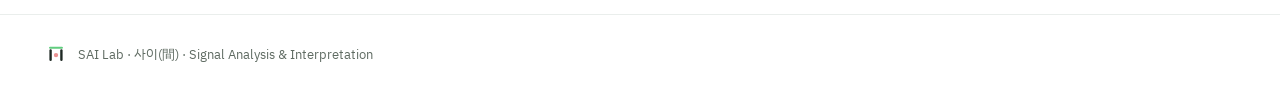
==== commit 770ac6cd: "Add files via upload" ====
--- a/index.html
+++ b/index.html
@@ -7,11 +7,11 @@
 <link rel="icon" href="logo.svg">
 <link rel="preconnect" href="https://fonts.googleapis.com">
 <link rel="preconnect" href="https://fonts.gstatic.com" crossorigin="">
-<link href="https://fonts.googleapis.com/css2?family=Noto+Sans+KR:wght@300;400;500;700;900&amp;family=Noto+Serif+KR:wght@400;500;600;700&amp;display=swap" rel="stylesheet">
+<link href="https://fonts.googleapis.com/css2?family=IBM+Plex+Sans+KR:wght@300;400;500;600;700&amp;family=Gowun+Batang:wght@400;700&amp;display=swap" rel="stylesheet">
 <style>
   *{box-sizing:border-box}
   html,body{height:100%}
-  body{margin:0;background:#FFFFFF;color:#1E2823;font-family:"Noto Sans KR",-apple-system,BlinkMacSystemFont,"Segoe UI",sans-serif;line-height:1.7;-webkit-font-smoothing:antialiased;word-break:keep-all;overflow-wrap:break-word}
+  body{margin:0;background:#FFFFFF;color:#1E2823;font-family:"IBM Plex Sans KR",-apple-system,BlinkMacSystemFont,"Segoe UI",sans-serif;line-height:1.7;-webkit-font-smoothing:antialiased;word-break:keep-all;overflow-wrap:break-word}
   a{color:#2A352E;text-decoration:none}
   a:hover{color:#DB6D6E}
   ::selection{background:#EB9293;color:#FFFFFF}
@@ -30,86 +30,82 @@
 </head>
 <body>
 <div style="width:100%;min-height:100vh;display:flex;flex-direction:column;background:#FFFFFF">
-  <div style="position:sticky;top:0;z-index:40;background:rgba(255,255,255,.92);backdrop-filter:blur(10px);border-bottom:1px solid #EAEEEC;flex:none">
+  <div style="position:sticky;top:0;z-index:40;background:rgba(237,238,236,.94);backdrop-filter:blur(10px);border-bottom:1px solid #DEE0DD;flex:none">
     <div data-navbar style="max-width:1440px;margin:0 auto;padding:0 clamp(20px,3.5vw,56px);height:70px;display:flex;align-items:center;justify-content:space-between;gap:24px">
-      <a href="index.html" style="display:flex;align-items:center;gap:11px;text-decoration:none;color:#1E2823">
-        <svg viewBox="0 0 120 120" style="width:28px;height:28px;display:block"><rect x="22" y="20" width="76" height="12" rx="6" fill="#61CD7F"></rect><rect x="24" y="34" width="13" height="64" rx="6.5" fill="#1E2823"></rect><rect x="83" y="34" width="13" height="64" rx="6.5" fill="#1E2823"></rect><circle cx="60" cy="66" r="12" fill="#EB9293"></circle></svg>
+      <a href="index.html" style="display:flex;align-items:center;gap:11px;text-decoration:none;color:#1B211F">
+        <svg viewBox="0 0 120 120" style="width:28px;height:28px;display:block"><rect x="22" y="20" width="76" height="12" rx="6" fill="#4E9E6C"></rect><rect x="24" y="34" width="13" height="64" rx="6.5" fill="#232726"></rect><rect x="83" y="34" width="13" height="64" rx="6.5" fill="#232726"></rect><circle cx="60" cy="66" r="12" fill="#C9635F"></circle></svg>
         <span style="font-weight:800;font-size:17px;letter-spacing:.09em">SAI LAB</span>
       </a>
       <div data-nav style="display:flex;gap:30px;align-items:center;flex-wrap:wrap;font-size:13px;letter-spacing:.06em;font-weight:500">
-        <a href="index.html" style="position:relative;text-decoration:none;color:#1E2823;padding:6px 0;font-weight:700">Home<span style="position:absolute;left:0;right:0;bottom:0;height:2px;background:#61CD7F"></span></a>
-        <a href="research.html" style="position:relative;text-decoration:none;color:#5f6b62;padding:6px 0;font-weight:500">Research</a>
-        <a href="publications.html" style="position:relative;text-decoration:none;color:#5f6b62;padding:6px 0;font-weight:500">Publications</a>
-        <a href="members.html" style="position:relative;text-decoration:none;color:#5f6b62;padding:6px 0;font-weight:500">Members</a>
-        <a href="news.html" style="position:relative;text-decoration:none;color:#5f6b62;padding:6px 0;font-weight:500">News</a>
-        <a href="join.html" style="position:relative;text-decoration:none;color:#5f6b62;padding:6px 0;font-weight:500">Join us</a>
+        <a href="index.html" style="position:relative;text-decoration:none;color:#1B211F;padding:6px 0;font-weight:700">Home<span style="position:absolute;left:0;right:0;bottom:0;height:2px;background:#4E9E6C"></span></a>
+        <a href="research.html" style="position:relative;text-decoration:none;color:#5E6462;padding:6px 0;font-weight:500">Research</a>
+        <a href="publications.html" style="position:relative;text-decoration:none;color:#5E6462;padding:6px 0;font-weight:500">Publications</a>
+        <a href="members.html" style="position:relative;text-decoration:none;color:#5E6462;padding:6px 0;font-weight:500">Members</a>
+        <a href="news.html" style="position:relative;text-decoration:none;color:#5E6462;padding:6px 0;font-weight:500">News</a>
+        <a href="join.html" style="position:relative;text-decoration:none;color:#5E6462;padding:6px 0;font-weight:500">Join us</a>
       </div>
     </div>
   </div>
 
   <div style="flex:1;display:flex;flex-direction:column">
-    <section style="position:relative;background:#1E2823;color:#FFFFFF;overflow:hidden;flex:1;display:flex;align-items:center;min-height:calc(100vh - 70px)">
-      <div style="position:absolute;top:-16%;left:52%;transform:translateX(-50%);width:760px;height:760px;border-radius:50%;background:radial-gradient(circle,rgba(235,146,147,.30) 0%,rgba(235,146,147,0) 62%);pointer-events:none"></div>
-      <div style="position:relative;width:100%;max-width:1440px;margin:0 auto;padding:72px clamp(20px,3.5vw,56px)">
-        <div data-grid="hero" style="display:grid;grid-template-columns:1.35fr .85fr;gap:64px;align-items:center">
-          <div>
-            <p style="margin:0 0 28px;font-size:11.5px;letter-spacing:.22em;text-transform:uppercase;color:#7FBF97;font-weight:700">WONKWANG UNIVERSITY · COLLEGE OF KOREAN MEDICINE</p>
-            <div style="display:flex;align-items:center;gap:26px;flex-wrap:wrap">
-              <svg viewBox="0 0 120 120" style="width:clamp(60px,8vw,104px);height:clamp(60px,8vw,104px);flex:none"><rect x="22" y="20" width="76" height="12" rx="6" fill="#61CD7F"></rect><rect x="24" y="34" width="13" height="64" rx="6.5" fill="#FFFFFF"></rect><rect x="83" y="34" width="13" height="64" rx="6.5" fill="#FFFFFF"></rect><circle cx="60" cy="66" r="26" fill="#EB9293" fill-opacity="0.22"></circle><circle cx="60" cy="66" r="12" fill="#EB9293"></circle></svg><h1 style="margin:0;font-family:'Noto Serif KR',serif;font-weight:700;font-size:clamp(52px,7vw,92px);line-height:1;letter-spacing:-.015em">SAI Lab</h1>
-            </div>
-            <p style="margin:52px 0 0;max-width:820px;font-family:'Noto Serif KR',serif;font-size:clamp(24px,2.7vw,36px);line-height:1.5;font-weight:500;text-wrap:pretty">인공지능과 인간지능 <span style="color: rgb(235, 146, 147);">사이</span>, <br>데이터와 의학 <span style="color: rgb(235, 146, 147);">사이</span>를 잇습니다.</p>
-            <p style="margin:18px 0 0;max-width:680px;font-size:15px;color:#9FB0A4;line-height:1.7">Bridging artificial and natural intelligence — and data and medicine.</p>
-            <div style="display:flex;gap:12px;flex-wrap:wrap;margin-top:44px">
-              <a href="research.html" style="text-decoration:none;color:inherit;cursor:pointer;background:#61CD7F;color:#12271A;font-weight:700;font-size:14px;letter-spacing:.04em;border-radius:999px;padding:14px 28px" style-hover="background:#FFFFFF;color:#1E2823">연구 소개 보기</a>
-              <a href="join.html" style="text-decoration:none;color:inherit;cursor:pointer;border:1px solid #3C4A42;color:#DDE5E0;font-weight:600;font-size:14px;letter-spacing:.04em;border-radius:999px;padding:14px 28px" style-hover="border-color:#EB9293;color:#EB9293">대학원생 · 연구원 모집</a>
-            </div>
-          </div>
-          <div style="border:1px solid #3C4A42;border-radius:18px;padding:30px 32px;background:rgba(255,255,255,.03)">
-            <p style="margin:0 0 18px;font-size:11px;letter-spacing:.18em;text-transform:uppercase;color:#7FBF97;font-weight:800">이름의 세 겹 의미</p>
-            <div style="display:grid;gap:16px">
-              <div style="display:flex;gap:16px;align-items:baseline">
-                <span style="font-family: 'Noto Serif KR',serif; font-size: 24px; font-weight: 700; color: #61CD7F; line-height: 1; flex: none; width: 30px">S</span>
-                <span style="font-size:14.5px;color:#DDE5E0"><b style="color:#FFFFFF">사이 (間)</b> — 서로 다른 것을 잇는 틈.</span>
-              </div>
-              <div style="display:flex;gap:16px;align-items:baseline;border-top:1px solid #3C4A42;padding-top:16px">
-                <span style="font-family:'Noto Serif KR',serif;font-size:24px;font-weight:700;color:#61CD7F;line-height:1;flex:none;width:30px">A</span>
-                <span style="font-size:14.5px;color:#DDE5E0"><b style="color:#FFFFFF">SA-Yoon AI</b> — 연구실을 이끄는 사람의 이름.</span>
-              </div>
-              <div style="display:flex;gap:16px;align-items:baseline;border-top:1px solid #3C4A42;padding-top:16px">
-                <span style="font-family:'Noto Serif KR',serif;font-size:24px;font-weight:700;color:#61CD7F;line-height:1;flex:none;width:30px">I</span>
-                <span style="font-size:14.5px;color:#DDE5E0"><b style="color: rgb(255, 255, 255);">Signal Analysis &amp; Interpretation</b> <br>— 신호(데이터·표상)를 분석하고 해석하는 방법론.</span>
-              </div>
-            </div>
-          </div>
+    <section style="position:relative;background:#EDEEEC;overflow:hidden;flex:1;display:flex;align-items:center;min-height:calc(100vh - 70px)">
+      <canvas id="field" style="position:absolute;inset:0;width:100%;height:100%;display:block;pointer-events:none"></canvas>
+      <div style="position:relative;width:100%;max-width:1440px;margin:0 auto;padding:clamp(48px,7vw,96px) clamp(20px,3.5vw,56px)">
+        <p style="margin:0 0 22px;font-size:11px;letter-spacing:.2em;text-transform:uppercase;color:#7B817E;font-weight:700">Wonkwang University · College of Korean Medicine</p>
+        <div style="display:flex;align-items:center;gap:clamp(16px,2.4vw,26px);flex-wrap:wrap">
+          <svg viewBox="0 0 120 120" style="width:clamp(50px,10vw,92px);height:clamp(50px,10vw,92px);flex:none"><rect x="22" y="20" width="76" height="12" rx="6" fill="#4E9E6C"></rect><rect x="24" y="34" width="13" height="64" rx="6.5" fill="#232726"></rect><rect x="83" y="34" width="13" height="64" rx="6.5" fill="#232726"></rect><circle cx="60" cy="66" r="26" fill="#C9635F" fill-opacity="0.18"></circle><circle cx="60" cy="66" r="12" fill="#C9635F"></circle></svg>
+          <h1 style="margin:0;font-family:'Gowun Batang',serif;font-weight:700;font-size:clamp(44px,10vw,88px);line-height:1;letter-spacing:-.02em;color:#1B211F">SAI Lab</h1>
+        </div>
+        
+        <p style="margin:clamp(30px,5vw,52px) 0 0;max-width:820px;font-family:'Gowun Batang',serif;font-size:clamp(23px,5.2vw,38px);line-height:1.5;font-weight:400;color:#1B211F;text-wrap:pretty">인공지능과 인간지능 <span style="color:#C9635F">사이</span>,<br>데이터와 의학 <span style="color:#C9635F">사이</span>를 잇습니다.</p>
+        <p style="margin:16px 0 0;max-width:620px;font-size:14.5px;color:#6B716E;line-height:1.7">Bridging artificial and natural intelligence — and data and medicine.</p>
+        <div style="display:flex;gap:10px;flex-wrap:wrap;margin-top:clamp(30px,4vw,44px)">
+          <a href="research.html" style="text-decoration:none;color:inherit;cursor:pointer;background:#232726;color:#FFFFFF;font-weight:700;font-size:14px;border-radius:999px;padding:14px 26px" style-hover="background:#3D7C54">연구 소개 보기</a>
+          <a href="join.html" style="text-decoration:none;color:inherit;cursor:pointer;border:1px solid #C3C7C4;color:#3C4240;font-weight:600;font-size:14px;border-radius:999px;padding:14px 26px" style-hover="border-color:#C9635F;color:#C9635F">대학원생 · 연구원 모집</a>
         </div>
       </div>
     </section>
 
-    <section style="width:100%;max-width:1440px;margin:0 auto;padding:88px clamp(20px,3.5vw,56px)">
-      <div data-grid="two" style="display:grid;grid-template-columns:1.15fr 1fr;gap:64px;align-items:start">
+    <section style="width:100%;max-width:1440px;margin:0 auto;padding:clamp(48px,6vw,88px) clamp(20px,3.5vw,56px)">
+      <div data-grid="two" style="display:grid;grid-template-columns:1.15fr 1fr;gap:clamp(36px,4.5vw,64px);align-items:start">
         <div>
-          <p style="margin:0 0 18px;font-size:11.5px;letter-spacing:.2em;text-transform:uppercase;color:#2A352E;font-weight:800">About the Lab</p>
-          <p style="margin:0;font-size:19px;line-height:1.8;color:#26332C;text-wrap:pretty">SAI Lab은 지능이 학습한 <strong style="font-weight:700;box-shadow:inset 0 -.5em 0 rgba(97,205,127,.28)">표상(representation)을 해석하는 방법론</strong>을 연구합니다. 이 방법론은 특정 모델이 아니라 표상 자체를 대상으로 하기에 인공지능과 인간지능 모두에 적용되며(<strong style="font-weight:700;box-shadow:inset 0 -.5em 0 rgba(97,205,127,.28)">Core AI</strong>), 이를 한의·임상 데이터의 실제 문제를 푸는 데 활용합니다(<strong style="font-weight:700;box-shadow:inset 0 -.5em 0 rgba(97,205,127,.28)">Applied AI</strong>).</p>
-          <p style="margin:18px 0 0;font-size:13.5px;line-height:1.72;color:#5f6b62">SAI Lab studies methods to interpret the representations that intelligence learns. Because the methods target representations rather than any specific model, they apply to both artificial and natural intelligence (Core AI), and we use them to solve real problems in clinical and Korean-medicine data (Applied AI). Based at Wonkwang University.</p>
-          <a href="research.html" style="text-decoration:none;color:inherit;display:inline-block;margin-top:26px;cursor:pointer;font-size:13.5px;font-weight:700;color:#2A352E;border-bottom:2px solid #61CD7F;padding-bottom:3px" style-hover="color:#DB6D6E;border-bottom-color:#EB9293">Research 자세히 보기 →</a>
+          <p style="margin:0 0 18px;font-size:11px;letter-spacing:.2em;text-transform:uppercase;color:#3D7C54;font-weight:800">About the Lab</p>
+          <p style="margin:0;font-size:clamp(17px,4.2vw,19px);line-height:1.8;color:#242A28;text-wrap:pretty">SAI Lab은 지능이 학습한 <strong style="font-weight: 700; box-shadow: rgba(78, 158, 108, 0.22) 0px -0.5em 0px inset;">표상을 해석(interpretation)하는 방법론</strong>을 연구합니다. 이 방법론은 특정 모델이 아니라 표상 자체를 대상으로 하기에 <strong style="font-weight:700;box-shadow:inset 0 -.5em 0 rgba(78,158,108,.22)">인공지능과 인간지능</strong> 모두에 적용되며(<strong style="font-weight: 700; box-shadow: rgba(78, 158, 108, 0.22) 0px -0.5em 0px inset;">Core AI</strong>), 이를 한의학·통합 의학의 실제 문제를 푸는 데 활용합니다(<strong style="font-weight: 700; box-shadow: rgba(78, 158, 108, 0.22) 0px -0.5em 0px inset;">Applied AI</strong>).</p>
+          <p style="margin:18px 0 0;font-size:13.5px;line-height:1.72;color:#6B716E">SAI Lab studies methods to interpret the representations that intelligence learns. Because the methods target representations rather than any specific model, they apply to both artificial and natural intelligence (Core AI), and we use them to solve real problems in Korean and integrative medicine (Applied AI).</p>
+          <a href="research.html" style="text-decoration:none;color:inherit;display:inline-block;margin-top:24px;cursor:pointer;font-size:13.5px;font-weight:700;color:#232726;border-bottom:2px solid #4E9E6C;padding-bottom:3px" style-hover="color:#C9635F;border-bottom-color:#C9635F">Research 자세히 보기 →</a>
+
+          <div style="margin-top:clamp(34px,4vw,48px);padding-top:clamp(24px,3vw,32px);border-top:1px solid #E6E8E5;max-width:640px">
+            <p style="margin:0 0 12px;font-size:11px;letter-spacing:.2em;text-transform:uppercase;color:#3D7C54;font-weight:800">The Name</p>
+            <div style="display:grid;gap:0">
+              <div style="padding:13px 0;border-bottom:1px solid #E6E8E5;font-size:14.5px;color:#242A28"><b style="font-family:'Gowun Batang',serif;color:#3D7C54;font-size:17px;margin-right:12px">SAI</b>Signal Analysis &amp; Interpretation — 신호와 표상을 분석하고 해석하는 방법론</div>
+              <div style="padding:13px 0;border-bottom:1px solid #E6E8E5;font-size:14.5px;color:#242A28"><b style="font-family:'Gowun Batang',serif;color:#3D7C54;font-size:17px;margin-right:12px">사이</b>間 — 서로 다른 영역이 만나는 자리</div>
+            </div>
+          </div>
+
         </div>
         <div>
-          <p style="margin:0 0 18px;font-size:11.5px;letter-spacing:.2em;text-transform:uppercase;color:#2A352E;font-weight:800">Recent News</p>
+          <p style="margin:0 0 18px;font-size:11px;letter-spacing:.2em;text-transform:uppercase;color:#3D7C54;font-weight:800">Recent News</p>
           <div style="display:grid;gap:0">
-            <div data-row="" style="display:grid;grid-template-columns:96px 1fr;gap:20px;padding:14px 0;border-top:1px solid #EAEEEC;align-items:baseline">
-              <span style="font-size:12.5px;font-weight:800;color:#2A352E;font-variant-numeric:tabular-nums">2026.07</span>
-              <p style="margin:0;font-size:14.5px;color:#26332C">FENS Forum 포스터 발표 — 뉴런 선택성의 재해석</p>
+            <div data-row="" style="display:grid;grid-template-columns:96px 1fr;gap:20px;padding:14px 0;border-top:1px solid #E6E8E5;align-items:baseline">
+              <span style="font-size:12.5px;font-weight:800;color:#3C4240;font-variant-numeric:tabular-nums">2026.07</span>
+              <p style="margin:0;font-size:14.5px;color:#242A28">FENS Forum 포스터 발표 — 뉴런 선택성의 재해석</p>
             </div>
-            <div data-row style="display:grid;grid-template-columns:96px 1fr;gap:20px;padding:14px 0;border-top:1px solid #EAEEEC;align-items:baseline">
-              <span style="font-size:12.5px;font-weight:800;color:#2A352E;font-variant-numeric:tabular-nums">2026.06</span>
-              <p style="margin:0;font-size:14.5px;color:#26332C">대한한의학방제학회 · 대한본초학회 통합학술대회 발표 — LLM의 원리와 한의학 활용 전략</p>
+            <div data-row="" style="display:grid;grid-template-columns:96px 1fr;gap:20px;padding:14px 0;border-top:1px solid #E6E8E5;align-items:baseline">
+              <span style="font-size:12.5px;font-weight:800;color:#3C4240;font-variant-numeric:tabular-nums">2026.06</span>
+              <p style="margin:0;font-size:14.5px;color:#242A28">대한한의학방제학회 · 대한본초학회 통합학술대회 발표 — LLM의 원리와 한의학 활용 전략</p>
             </div>
-            <div data-row style="display:grid;grid-template-columns:96px 1fr;gap:20px;padding:14px 0;border-top:1px solid #EAEEEC;border-bottom:1px solid #EAEEEC;align-items:baseline">
-              <span style="font-size:12.5px;font-weight:800;color:#2A352E;font-variant-numeric:tabular-nums">2026.05</span>
-              <p style="margin:0;font-size:14.5px;color:#26332C">BMC Complementary Medicine and Therapies 컬렉션(TCIM & AI) 게스트 에디터 위촉</p>
+            <div data-row="" style="display:grid;grid-template-columns:96px 1fr;gap:20px;padding:14px 0;border-top:1px solid #E6E8E5;border-bottom:1px solid #E6E8E5;align-items:baseline">
+              <span style="font-size:12.5px;font-weight:800;color:#3C4240;font-variant-numeric:tabular-nums">2026.05</span>
+              <p style="margin:0;font-size:14.5px;color:#242A28">BMC Complementary Medicine and Therapies 컬렉션(TCIM &amp; AI) 게스트 에디터 위촉</p>
             </div>
           </div>
-          <a href="news.html" style="text-decoration:none;color:inherit;display:inline-block;margin-top:20px;cursor:pointer;font-size:13.5px;font-weight:700;color:#2A352E;border-bottom:2px solid #61CD7F;padding-bottom:3px" style-hover="color:#DB6D6E;border-bottom-color:#EB9293">News 전체 보기 →</a>
+          <a href="news.html" style="text-decoration:none;color:inherit;display:inline-block;margin-top:20px;cursor:pointer;font-size:13.5px;font-weight:700;color:#232726;border-bottom:2px solid #4E9E6C;padding-bottom:3px" style-hover="color:#C9635F;border-bottom-color:#C9635F">News 전체 보기 →</a>
+
+          <a href="join.html" style="text-decoration:none;color:inherit;margin-top:clamp(34px,4vw,48px);cursor:pointer;background:transparent;border:1px solid #D8DBD7;border-radius:16px;padding:24px 26px" style-hover="border-color:#4E9E6C">
+            <p style="margin:0;font-family:'Gowun Batang',serif;font-size:19px;font-weight:700;color:#1B211F">함께 '사이'를 이을 학생을 찾습니다</p>
+            <p style="margin:8px 0 0;font-size:13.5px;color:#6B716E;line-height:1.7">대학원생 · 학부연구원 상시 모집. 배경이 달라도 배우려는 마음이면 충분합니다.</p>
+            <p style="margin:14px 0 0;font-size:13px;font-weight:700;color:#3D7C54">Join us →</p>
+          </a>
         </div>
       </div>
     </section>
@@ -124,5 +120,36 @@
     </div>
   </footer>
 </div>
+<script>
+(function(){
+  var cv=document.getElementById('field'); if(!cv) return;
+  function draw(){
+    var dpr=Math.min(window.devicePixelRatio||1,2), w=cv.clientWidth, h=cv.clientHeight;
+    if(!w||!h) return;
+    cv.width=w*dpr; cv.height=h*dpr;
+    var g=cv.getContext('2d'); g.setTransform(dpr,0,0,dpr,0,0); g.clearRect(0,0,w,h);
+    var seed=20260805, rnd=function(){seed=(seed*1664525+1013904223)%4294967296;return seed/4294967296;};
+    var pts=[], n=w<640?90:190;
+    for(var i=0;i<n;i++){
+      var t=i/n, arm=i%2, a=t*Math.PI*2.2+(arm?1.9:0),
+          r=(0.16+0.42*t)*Math.min(w,h)*(w<640?1.55:1.35);
+      pts.push({x:w*(w<640?0.72:0.78)+Math.cos(a)*r*1.15+(rnd()-0.5)*46,
+                y:h*(w<640?0.28:0.5)+Math.sin(a)*r*0.72+(rnd()-0.5)*46, arm:arm});
+    }
+    g.lineWidth=1;
+    for(var i2=0;i2<pts.length;i2++) for(var j=i2+1;j<pts.length;j++){
+      var dx=pts[i2].x-pts[j].x, dy=pts[i2].y-pts[j].y, d2=dx*dx+dy*dy;
+      if(d2>5200) continue;
+      g.strokeStyle=pts[i2].arm===pts[j].arm?'rgba(78,158,108,0.16)':'rgba(201,99,95,0.14)';
+      g.beginPath(); g.moveTo(pts[i2].x,pts[i2].y); g.lineTo(pts[j].x,pts[j].y); g.stroke();
+    }
+    for(var k=0;k<pts.length;k++){
+      g.fillStyle=pts[k].arm?'rgba(201,99,95,0.42)':'rgba(61,124,84,0.40)';
+      g.beginPath(); g.arc(pts[k].x,pts[k].y,2.1,0,Math.PI*2); g.fill();
+    }
+  }
+  window.addEventListener('resize',draw); draw();
+})();
+</script>
 </body>
 </html>
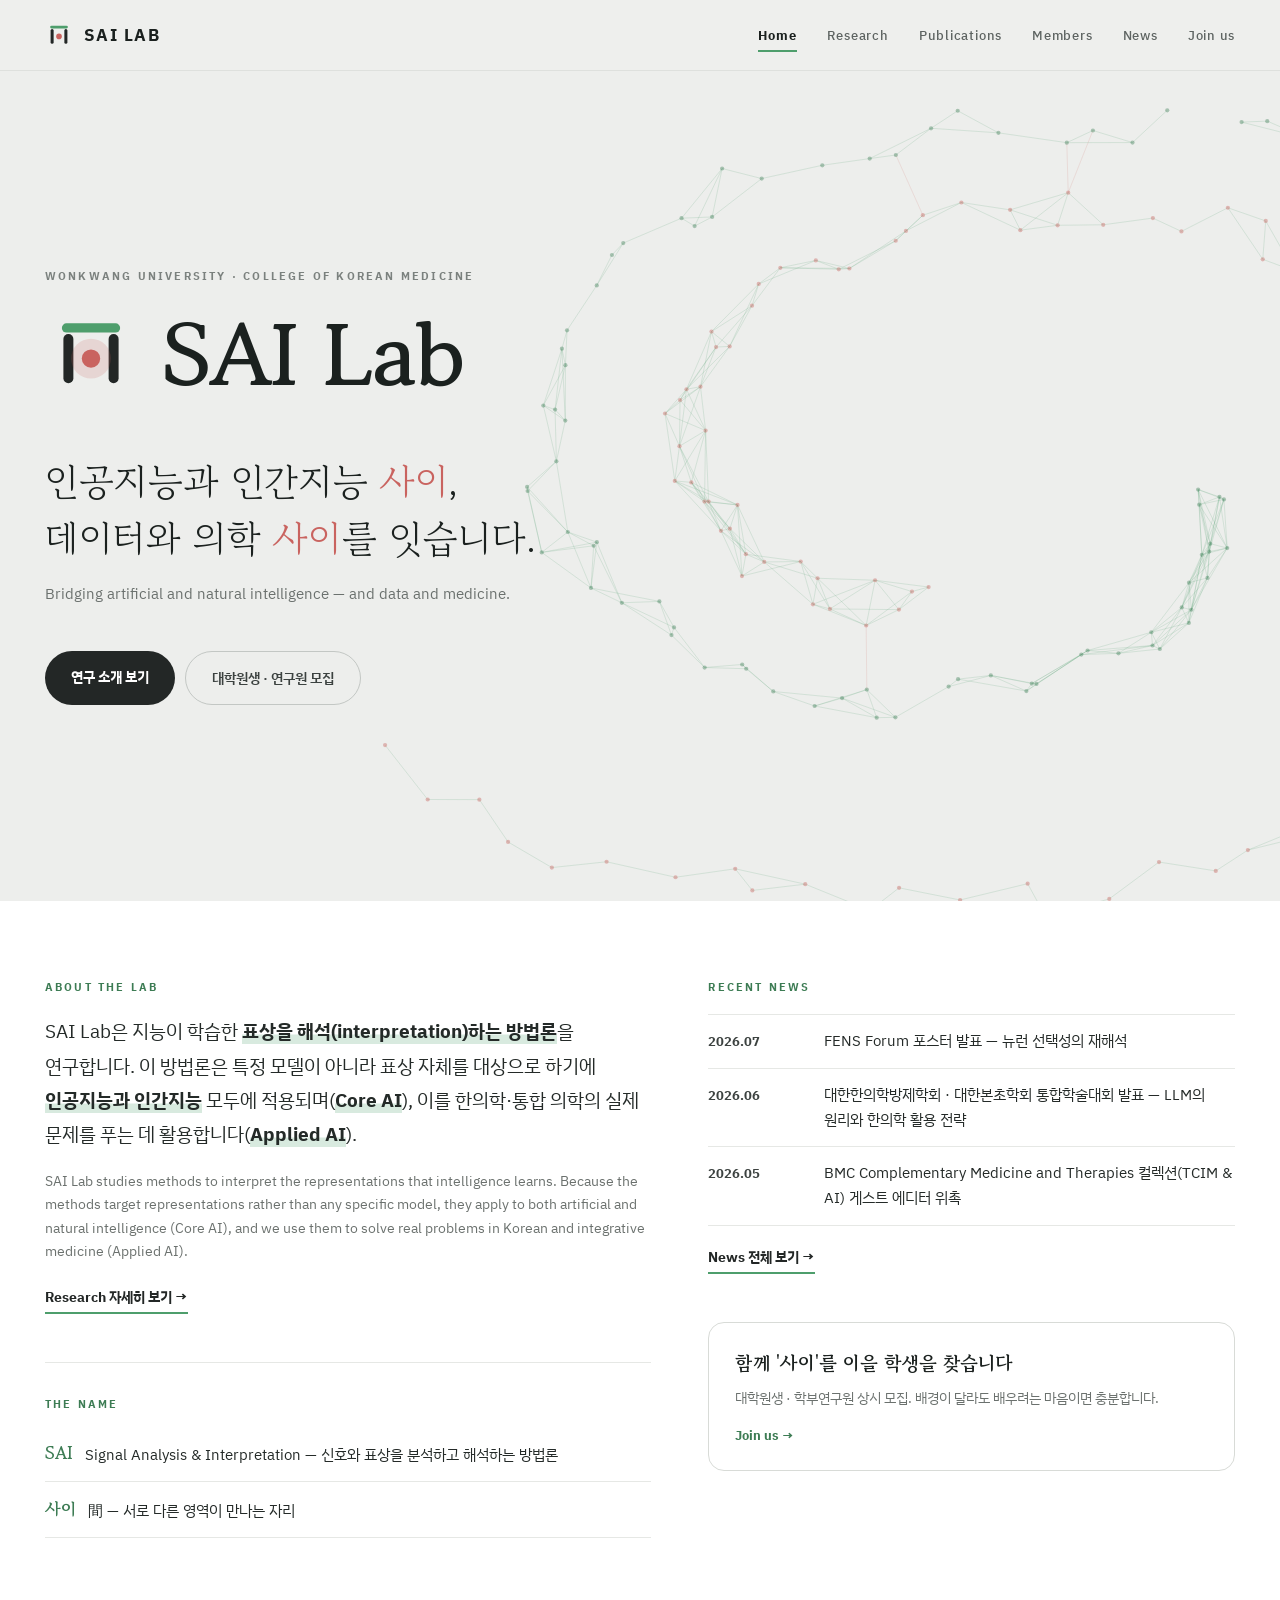
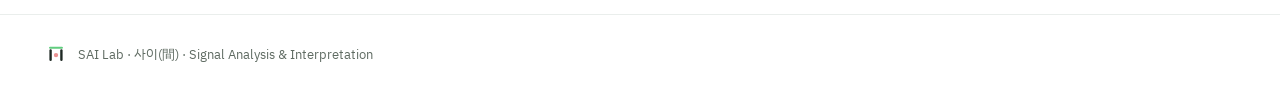
==== commit 0a47642c: "Add files via upload" ====
--- a/index.html
+++ b/index.html
@@ -101,7 +101,7 @@
           </div>
           <a href="news.html" style="text-decoration:none;color:inherit;display:inline-block;margin-top:20px;cursor:pointer;font-size:13.5px;font-weight:700;color:#232726;border-bottom:2px solid #4E9E6C;padding-bottom:3px" style-hover="color:#C9635F;border-bottom-color:#C9635F">News 전체 보기 →</a>
 
-          <a href="join.html" style="text-decoration:none;color:inherit;margin-top:clamp(34px,4vw,48px);cursor:pointer;background:transparent;border:1px solid #D8DBD7;border-radius:16px;padding:24px 26px" style-hover="border-color:#4E9E6C">
+          <a href="join.html" style="display:block;text-decoration:none;color:inherit;margin-top:clamp(34px,4vw,48px);cursor:pointer;background:transparent;border:1px solid #D8DBD7;border-radius:16px;padding:24px 26px" style-hover="border-color:#4E9E6C">
             <p style="margin:0;font-family:'Gowun Batang',serif;font-size:19px;font-weight:700;color:#1B211F">함께 '사이'를 이을 학생을 찾습니다</p>
             <p style="margin:8px 0 0;font-size:13.5px;color:#6B716E;line-height:1.7">대학원생 · 학부연구원 상시 모집. 배경이 달라도 배우려는 마음이면 충분합니다.</p>
             <p style="margin:14px 0 0;font-size:13px;font-weight:700;color:#3D7C54">Join us →</p>
